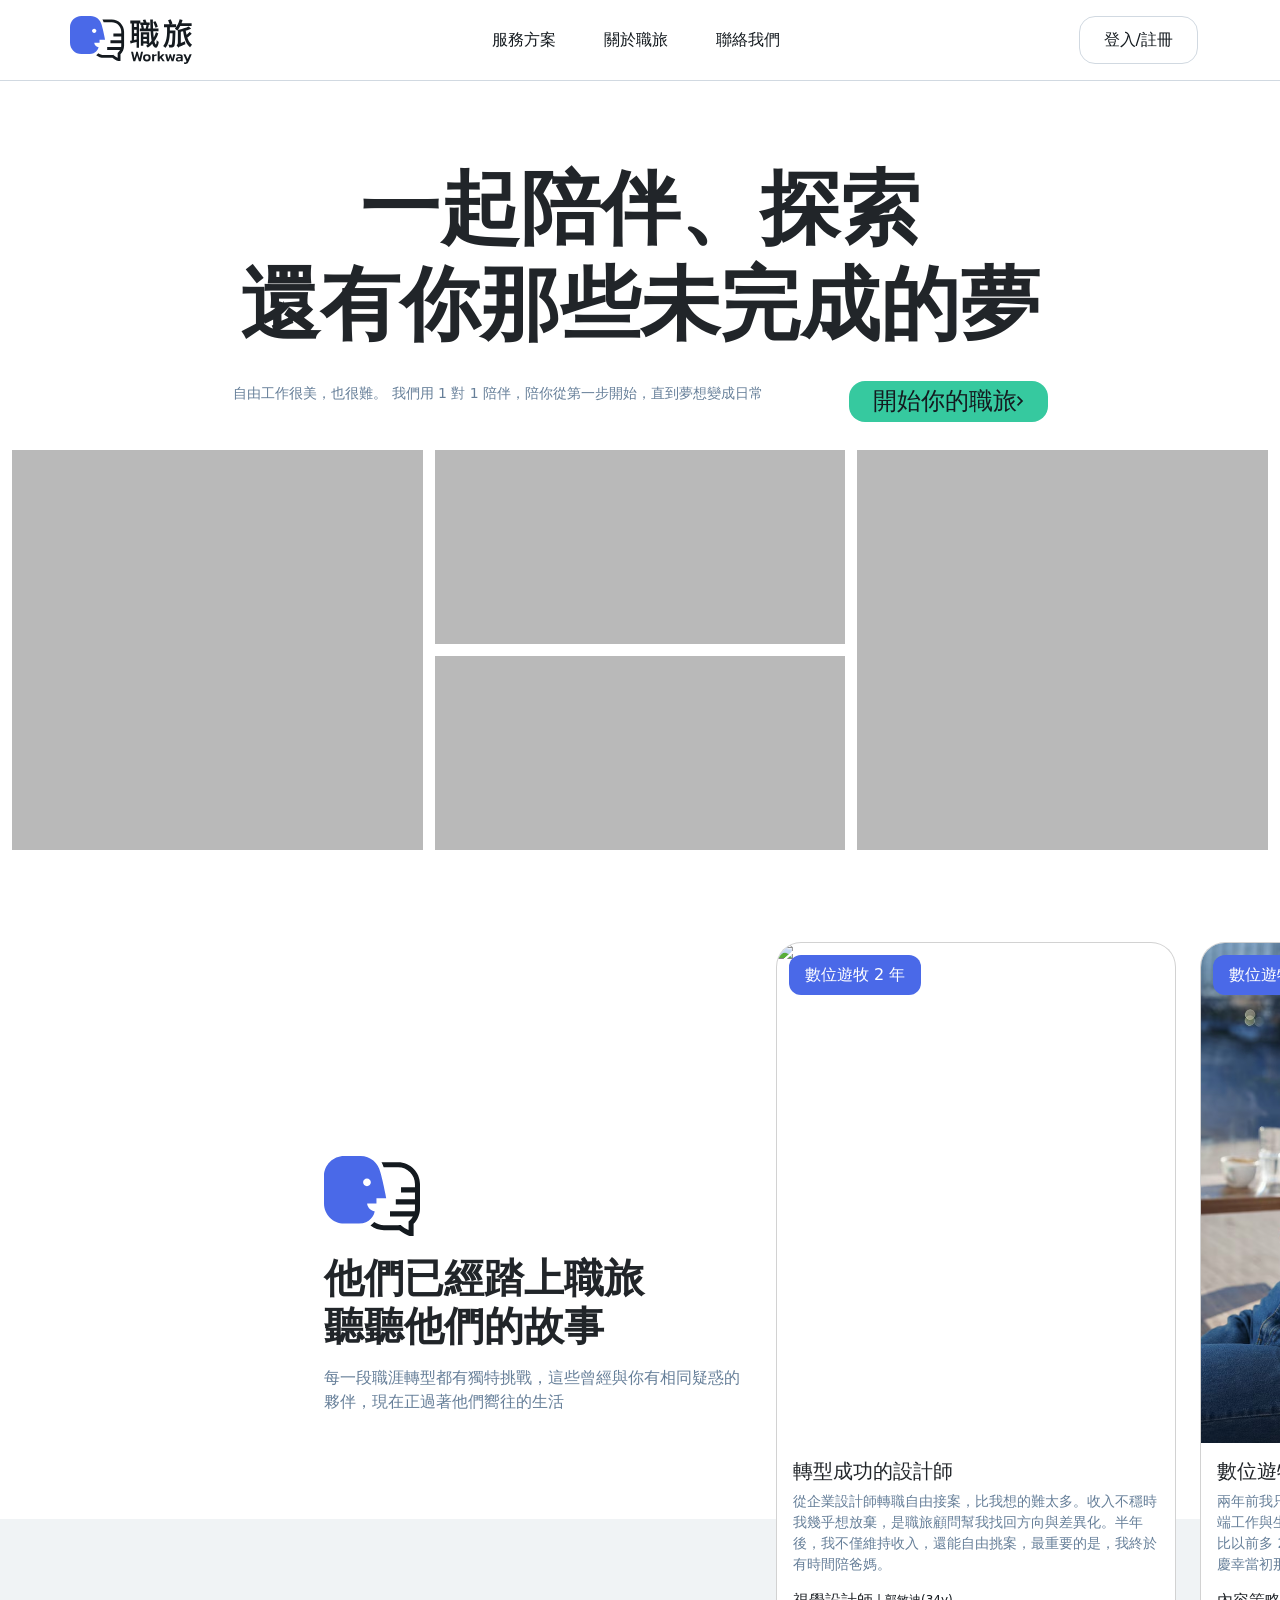
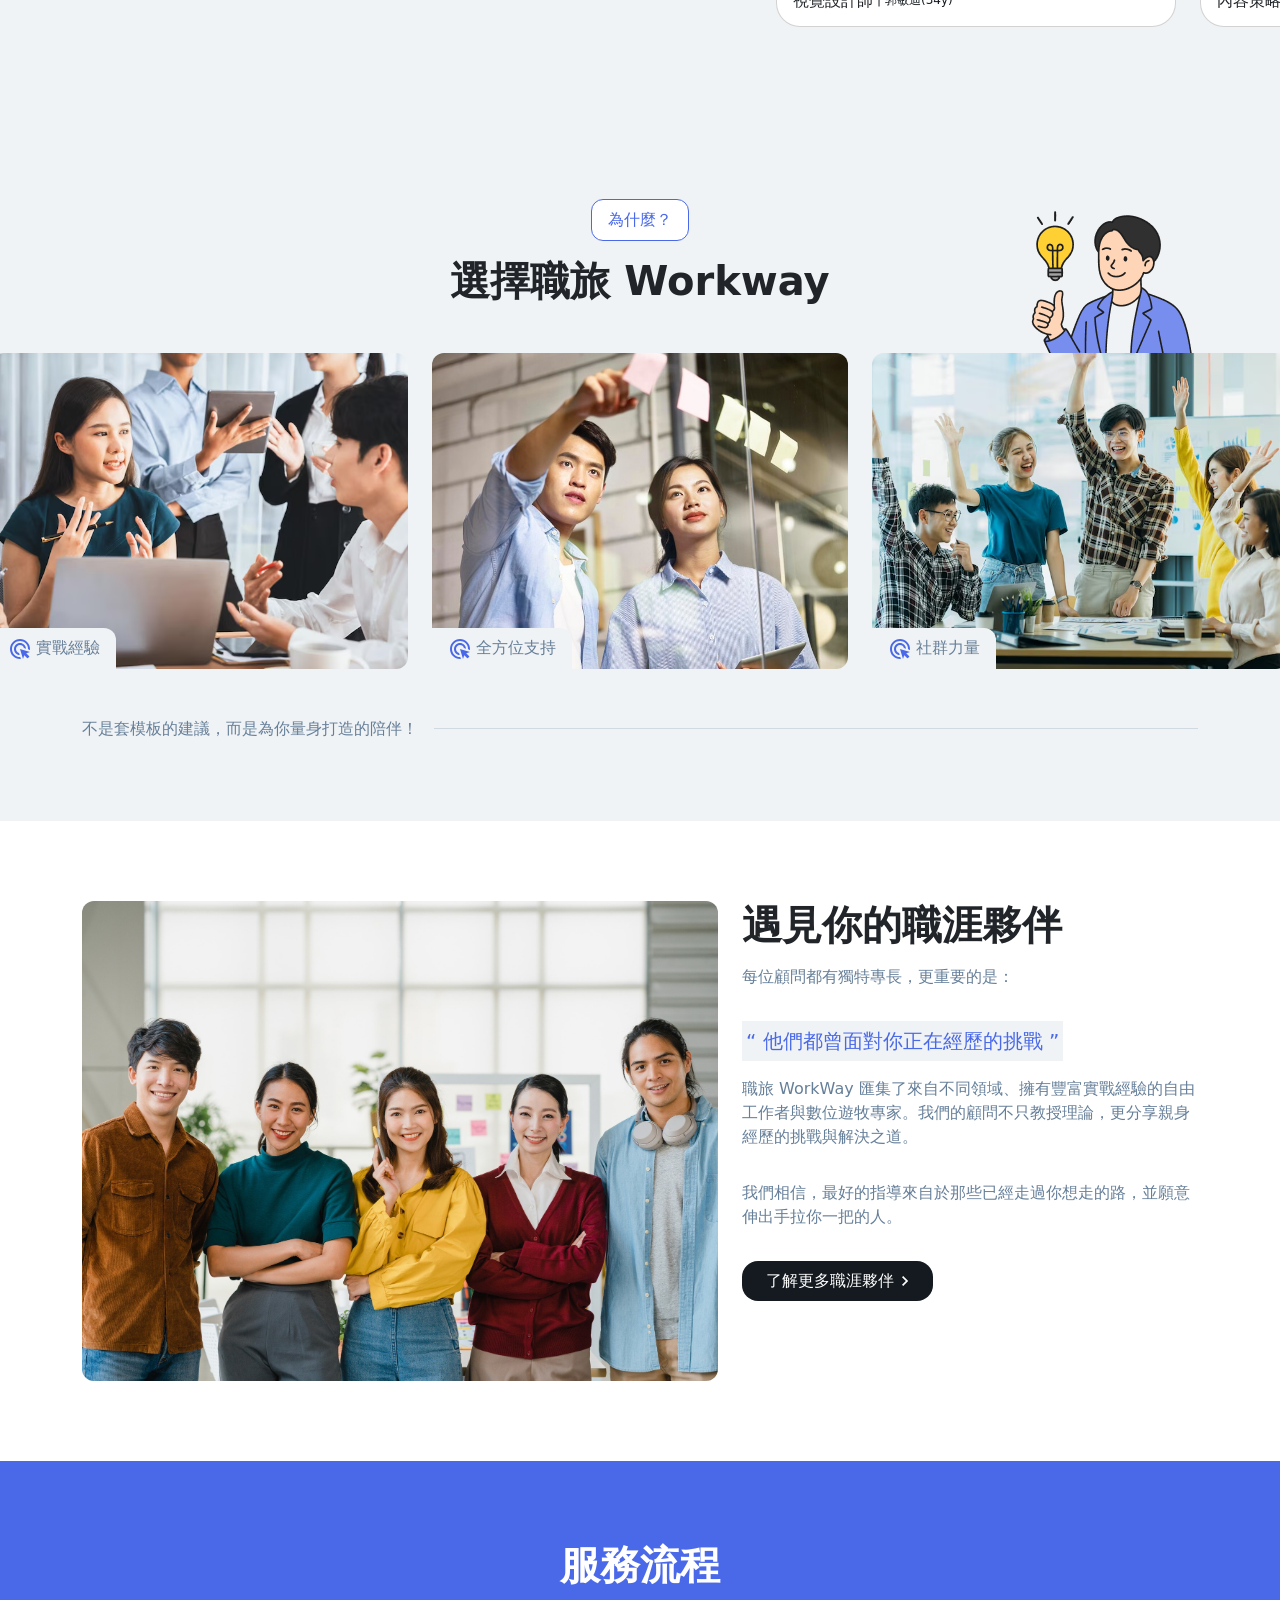
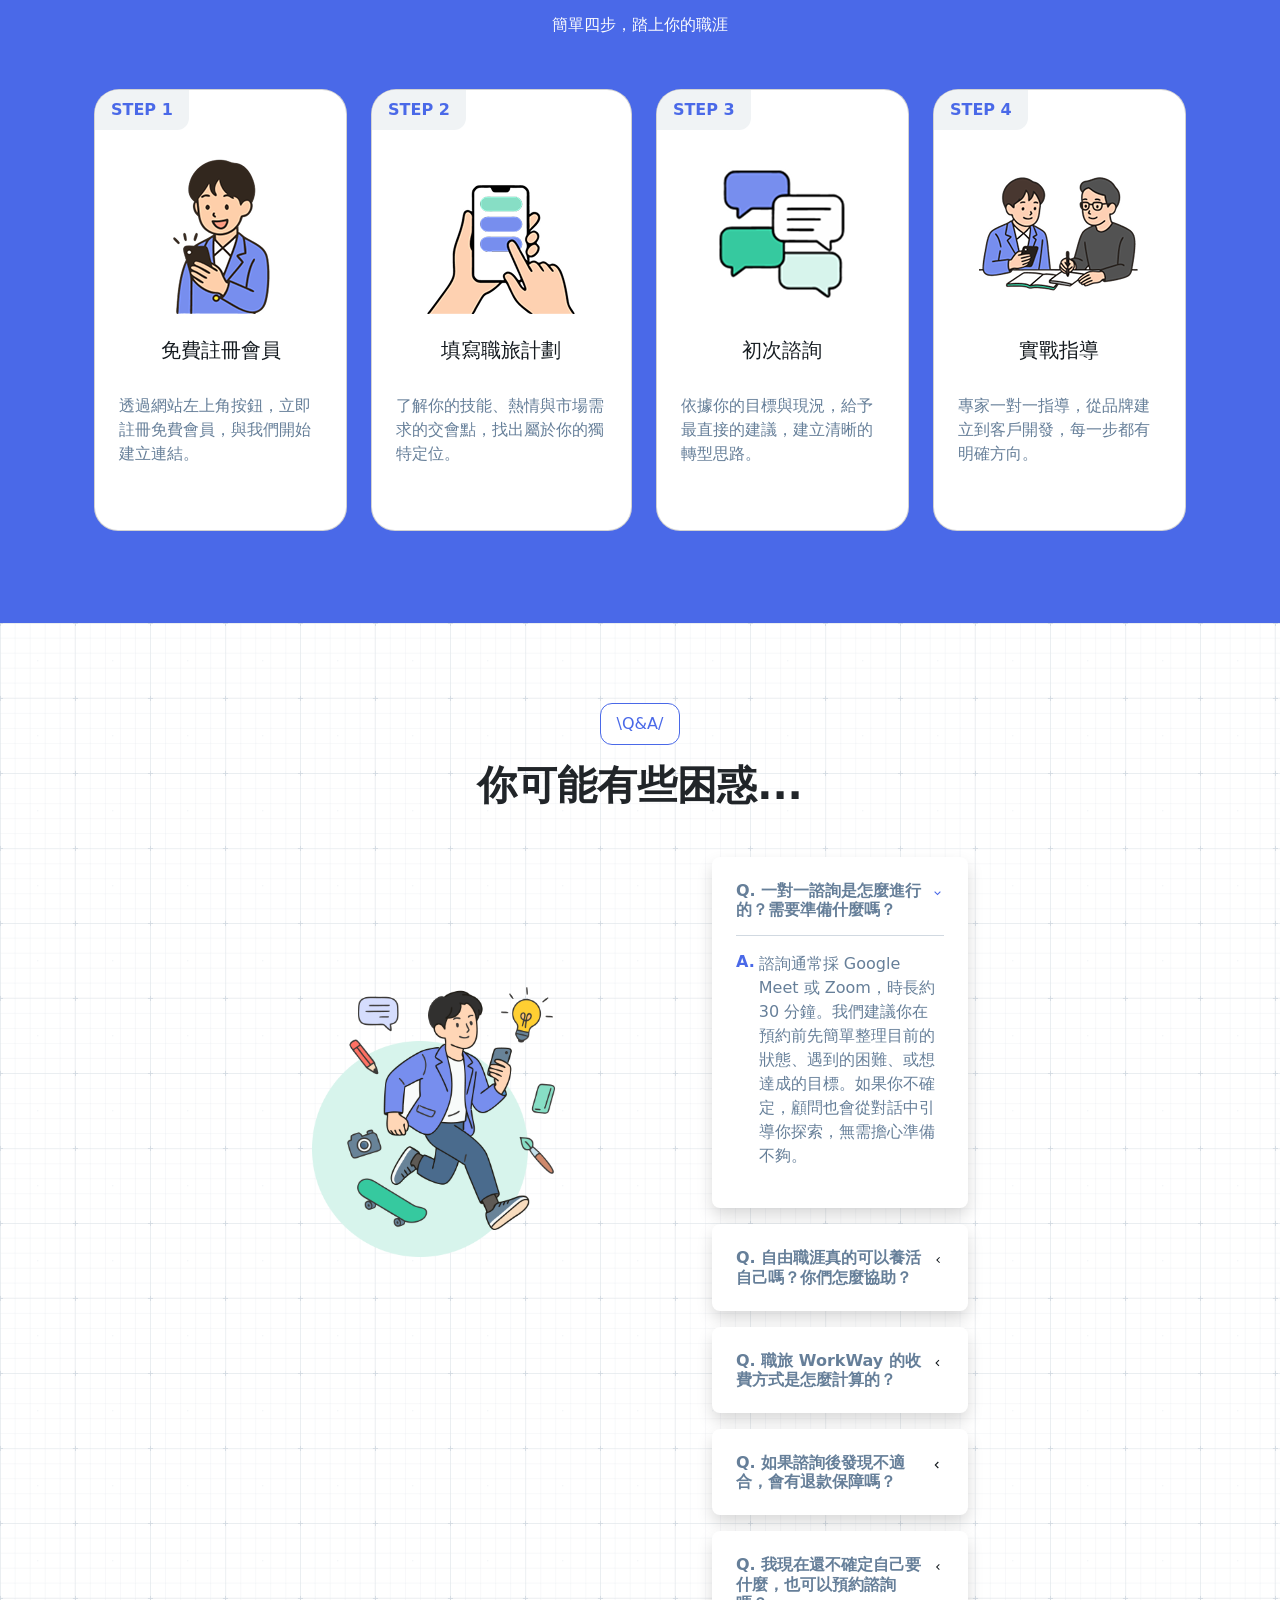
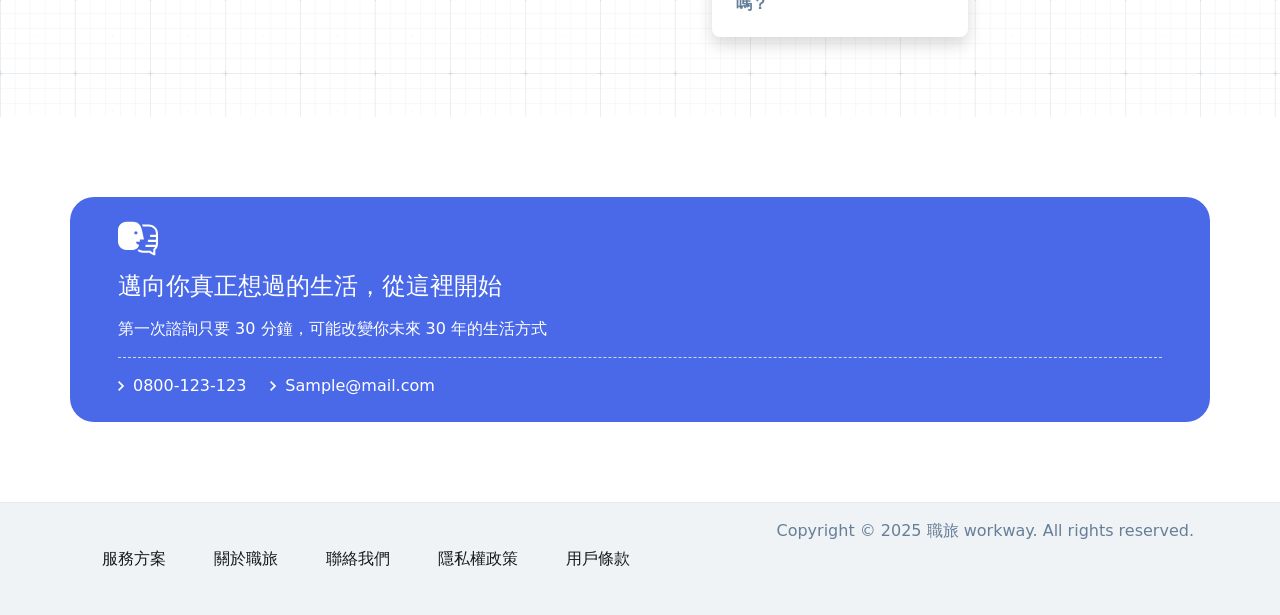
==== index.html @ abaceff1 "feat: 增加cta區塊" ====
<!doctype html>
<html lang="zh-Hant-TW">
  <head>
    <!-- Required meta tags -->
    <meta charset="utf-8">
    <meta name="viewport" content="width=device-width, initial-scale=1">

    <!-- Bootstrap CSS -->
    <link href="https://cdn.jsdelivr.net/npm/bootstrap@5.1.1/dist/css/bootstrap.min.css" rel="stylesheet" integrity="sha384-F3w7mX95PdgyTmZZMECAngseQB83DfGTowi0iMjiWaeVhAn4FJkqJByhZMI3AhiU" crossorigin="anonymous">
    <link rel="stylesheet" href="style.css">
    <title>職旅Workway | 邁向你真正想要的生活</title>
  </head>
  <body>
    <nav class="container nav justify-content-center ">
        <a class="nav-brand" href="index.html">​
            <img src="/assets/Logo.svg" alt="Logo" width="auto" height="48px">
        </a>
        <div class="d-flex flex-row m-auto">
        <li class="nav-item"><a class="nav-link" href="#">服務方案</a></li>
        <li class="nav-item"><a class="nav-link" href="#">關於職旅</a></li>
        <li class="nav-item"><a class="nav-link" href="#">聯絡我們</a></li>
        </div>
        <button type="button" class="btn btn-outline-white">登入/註冊</button>
    </nav>
    <div class="line"></div>
    <div class="banner d-flex flex-column align-items-center">
        <div>
            <h1 class="fw-bold text-center">一起陪伴、探索</h1>
            <h1 class="fw-bold text-center">還有你那些未完成的夢</h1>
            </div>
        <div class="banner-cta d-flex flex-row">
            <div class="banner-cta-subtitle me-auto">
                <span>自由工作很美，也很難。</span>
                <span>我們用 1 對 1 陪伴，陪你從第一步開始，直到夢想變成日常</span>
                </div>
            <button type="button" class="btn btn-outline-secondary d-inline-flex align-items-center">
                <p class="h4 text-middle">開始你的職旅</p><svg xmlns="http://www.w3.org/2000/svg" width="7px" height="10px" fill="currentColor" class="bi bi-chevron-compact-right" viewBox="0 0 7 10">
                <path fill-rule="evenodd" d="M1.16663 -7.35137e-07L6.16663 5L1.16663 10L-4.07719e-05 8.83333L3.83329 5L-4.01017e-05 1.16667L1.16663 -7.35137e-07Z"/>
                </svg>
                </button>
            </div>
        <div class="container-fluid d-flex flex-row image-cap">
            <div class="col img"></div>
            <div class="col d-flex flex-column image-cap">
                <div class="col img"></div>
                <div class="col img"></div>
            </div>
            <div class="col img"></div>
        </div>
    </div>
    <div class="story container-fluid d-flex flex-row align-items-center" >
        <div class="story-content d-flex flex-column align-items-start flex-shrink-0 gap-3">
            <img src="/assets/Logo-icon.svg" alt="story-icon" width="auto" height="84px">
            <div>
                <h1 class="fw-bold text-left">他們已經踏上職旅</h1>
                <h1 class="fw-bold text-left">聽聽他們的故事</h1>
                </div>
            <span class="text-break text-left">
                每一段職涯轉型都有獨特挑戰，這些曾經與你有相同疑惑的夥伴，現在正過著他們嚮往的生活
                </span>
            </div>
        <div class="d-flex flex-row">
            <div class="card position-relative" style="width: 400px;">
                <span class="position-absolute tag">數位遊牧 2 年</span>
                <img src="/assets/story-user1.png" class="card-img-top" alt="..." style="height: 500px; object-fit: cover; object-position: center;">
                <div class="card-body">
                    <h5 class="card-title">轉型成功的設計師</h5>
                    <p class="card-text">從企業設計師轉職自由接案，比我想的難太多。收入不穩時我幾乎想放棄，是職旅顧問幫我找回方向與差異化。半年後，我不僅維持收入，還能自由挑案，最重要的是，我終於有時間陪爸媽。</p>
                    <div class=" d-flex flex-row align-items-center gap-1">
                        <h6>視覺設計師</h6><span class="text-color"> | </span><span>郭敏迪(34y)</span>
                        </div>
                    </div>
                </div>
            <div class="card position-relative" style="width: 400px;">
                <span class="position-absolute tag">數位遊牧 2 年</span>
                <img src="/assets/story-user2.png" class="card-img-top" alt="..." style="height: 500px; object-fit: cover; object-position: center;">
                <div class="card-body">
                    <h5 class="card-title">數位遊牧生活實踐者</h5>
                    <p class="card-text">兩年前我只想環遊世界，卻不知道怎麼開始。職旅給了我遠端工作與生活規劃的指導。現在我在五個國家工作過，收入比以前多 20%。每次打開電腦，看見窗外不同的風景，都慶幸當初那一個決定。</p>
                    <div class=" d-flex flex-row align-items-center gap-1">
                        <h6>內容策略師</h6><span class="text-color"> | </span><span>林雨潔(29y)</span>
                        </div>
                    </div>
                </div>
            <div class="card position-relative" style="width: 400px;">
                <span class="position-absolute tag">數位遊牧 3 年</span>
                <img src="/assets/story-user3.png" class="card-img-top" alt="..." style="height: 500px; object-fit: cover; object-position: center;">
                    <div class="card-body">
                    <h5 class="card-title">中年轉型的工程師</h5>
                    <p class="card-text">59 歲被裁員時，我以為職涯結束了。職旅顧問不只幫我轉職，更讓我相信自己還有價值。現在我每月穩定接案、收入翻倍。年齡不是限制，只是我還沒找到對的方向。</p>
                    <div class=" d-flex flex-row align-items-center gap-1">
                        <h6>系統架構顧問</h6><span class="text-color"> | </span><span>張世明(62y)</span>
                        </div>
                    </div>
                </div>
            </div>
        </div>

    <div class="reason container-fluid d-flex flex-column align-items-center">
        <div class="container position-relative w-100">
            <img src="/assets/reason-vector1.png" class="position-absolute reason-vector" alt="reason-vector-goodidea" style="width: 196px; height:auto;">
            <div class="d-flex flex-column align-items-center">
                <span class="bubble">為什麼？</span>
                <h1>選擇職旅 Workway</h1>
                </div>
            </div>
        <div class="reason-image-group d-flex flex-row gap-4">
            <div class="position-relative">
                <span class="position-absolute tag"><img src="/assets/ads-icon.svg" alt="ads-icon">實戰經驗</span>
                <img src="/assets/reason1.png" alt="reason1" style="width: 416px; height: 316px; object-fit: cover; object-position: center;">
                </div>
            <div class="position-relative">
                <span class="position-absolute tag"><img src="/assets/ads-icon.svg" alt="ads-icon">全方位支持</span>
                <img src="/assets/reason2.png" alt="reason1" style="width: 416px; height: 316px; object-fit: cover; object-position: center;">
                </div>
            <div class="position-relative">
                <span class="position-absolute tag"><img src="/assets/ads-icon.svg" alt="ads-icon">社群力量</span>
                <img src="/assets/reason3.png" alt="reason1" style="width: 416px; height: 316px; object-fit: cover; object-position: center;">
                </div>
                </div>
        <div class="container d-flex align-items-center w-100 reason-ps gap-3">
            <span class="text-nowrap">不是套模板的建議，而是為你量身打造的陪伴！</span>
            <div class="flex-grow-1" style="background-color: #d1d9e1; height: 1px;"></div>
            </div>
        </div>
    </div>

    <div class="container d-flex flex-row justify-content-center partner gap-4">
        <img src="/assets/partner1.png" alt="join us!" style="height: 480px; width: 636px; border-radius: 12px; object-fit: cover; object-position: center;">
        <div class="d-flex flex-column gap-3">
            <h1>遇見你的職涯夥伴</h1>
            <p>每位顧問都有獨特專長，更重要的是：</p>
            <div class="py-2 px-1" style="width:fit-content ;background-color: #f0f3f5;"><h5>“ 他們都曾面對你正在經歷的挑戰 ”</h5></div>
            <p class="text-break">職旅 WorkWay 匯集了來自不同領域、擁有豐富實戰經驗的自由工作者與數位遊牧專家。我們的顧問不只教授理論，更分享親身經歷的挑戰與解決之道。</p>
            <p class="text-break">我們相信，最好的指導來自於那些已經走過你想走的路，並願意伸出手拉你一把的人。</p>
            <a href="partnership.html">
                <div class="d-flex flex-row align-items-center gap-2 px-4 py-2 button ">
                    <p>了解更多職涯夥伴</p>
                    <svg width="7" height="10" viewBox="0 0 7 10" fill="none" xmlns="http://www.w3.org/2000/svg"><path d="M1.16663 -7.35137e-07L6.16663 5L1.16663 10L-4.07719e-05 8.83333L3.83329 5L-4.01017e-05 1.16667L1.16663 -7.35137e-07Z" fill="#ffffff"/>
                    </svg>
                    </div>
                </a>
        </div>
        </div>
    
    <div class="flow container-fluid d-flex flex-column gap-4 align-items-center">
        <h1>服務流程</h1>
        <p class="text-color" style="color: #FCFCFD;">簡單四步，踏上你的職涯</p>
        <div class="container d-flex flex-row">

            <div class="card position-relative">
                <span class="position-absolute tag">STEP 1</span>
                <div class="card-body d-flex flex-column align-items-center gap-4">
                    <img src="/assets/flow-step1.png" alt="step1" style="width: 160px; height: 160px;">
                    <h5 class="card-title text-color" style="color: #141a1f;">免費註冊會員</h5>
                    <p class="text-break">透過網站左上角按鈕，立即註冊免費會員，與我們開始建立連結。</p>
                    </div>
                </div>
            
            <div class="card position-relative">
                <span class="position-absolute tag">STEP 2</span>
                <div class="card-body d-flex flex-column align-items-center gap-4">
                    <img src="/assets/flow-step2.png" alt="step2" style="width: 160px; height: 160px;">
                    <h5 class="card-title text-color" style="color: #141a1f;">填寫職旅計劃</h5 >
                    <p class="text-break">了解你的技能、熱情與市場需求的交會點，找出屬於你的獨特定位。</p>
                    </div>
                </div>

            <div class="card position-relative">
                <span class="position-absolute tag">STEP 3</span>
                <div class="card-body d-flex flex-column align-items-center gap-4">
                    <img src="/assets/flow-step3.png" alt="step3" style="width: 160px; height: 160px;">
                    <h5 class="card-title text-color" style="color: #141a1f;">初次諮詢</h5>
                    <p class="text-break">依據你的目標與現況，給予最直接的建議，建立清晰的轉型思路。</p>
                    </div>
                </div>

            <div class="card position-relative">
                <span class="position-absolute tag">STEP 4</span>
                <div class="card-body d-flex flex-column align-items-center gap-4">
                    <img src="/assets/flow-step4.png" alt="step4" style="width: 160px; height: 160px;">
                    <h5 class="card-title text-color" style="color: #141a1f;">實戰指導</h5>
                    <p class="text-break">專家一對一指導，從品牌建立到客戶開發，每一步都有明確方向。</p>
                    </div>
                </div>
        </div>

    </div>

    <div class="qna container-fluid d-flex flex-column gap-5">
        <div class="d-flex flex-column align-items-center"> <!--包主副標題-->
            <span class="bubble">\Q&A/</span>
            <h1>你可能有些困惑...</h1>
            </div>
        <div class="d-flex flex-row"> <!--包左圖+右卡片直列-->
            <img src="/assets/qna-vector.png" alt="qna-vector" style="width: 400px; height: 400px;">
            <div class="d-flex flex-column gap-3 flex-grow-1"><!--包卡片直列-->
                <div class="qna-card shadow d-flex flex-column bg-white gap-3"><!--包卡片-->
                    <div class="d-flex flex-row gap-2">
                        <h6 class="flex-grow-1">Q. 一對一諮詢是怎麼進行的？需要準備什麼嗎？</h6>
                        <svg width="24" height="24" viewBox="0 0 24 24" fill="none" xmlns="http://www.w3.org/2000/svg">
                            <path d="M18 10L12 16L6 10L7.4 8.6L12 13.2L16.6 8.6L18 10Z" fill="#4A69E8"/>
                            </svg>
                            </div>
                    <div class="line"></div>
                    <div class="d-flex flex-row gap-1">
                        <h6 class="flex-grow-1 text-color" style="color: #4a69e8;">A.</h6>
                        <p class="text-break">諮詢通常採 Google Meet 或 Zoom，時長約 30 分鐘。我們建議你在預約前先簡單整理目前的狀態、遇到的困難、或想達成的目標。如果你不確定，顧問也會從對話中引導你探索，無需擔心準備不夠。</p>
                        </div>

                    </div>
                <div class="qna-card shadow d-flex flex-row bg-white gap-2">
                    <h6 class="flex-grow-1 mb-0">Q. 自由職涯真的可以養活自己嗎？你們怎麼協助？</h6>
                    <svg width="24" height="24" viewBox="0 0 24 24" fill="none" xmlns="http://www.w3.org/2000/svg">
                        <path d="M14 18L8 12L14 6L15.4 7.4L10.8 12L15.4 16.6L14 18Z" fill="#141A1F"/>
                        </svg>

                    </div>
                <div class="qna-card shadow d-flex flex-row bg-white gap-2">
                    <h6 class="flex-grow-1 mb-0">Q. 職旅 WorkWay 的收費方式是怎麼計算的？</h6>
                    <svg width="24" height="24" viewBox="0 0 24 24" fill="none" xmlns="http://www.w3.org/2000/svg">
                        <path d="M14 18L8 12L14 6L15.4 7.4L10.8 12L15.4 16.6L14 18Z" fill="#141A1F"/>
                        </svg>
                    </div>
                <div class="qna-card shadow d-flex flex-row bg-white gap-2">
                    <h6 class="flex-grow-1 mb-0">Q. 如果諮詢後發現不適合，會有退款保障嗎？</h6>
                    <svg width="24" height="24" viewBox="0 0 24 24" fill="none" xmlns="http://www.w3.org/2000/svg">
                        <path d="M14 18L8 12L14 6L15.4 7.4L10.8 12L15.4 16.6L14 18Z" fill="#141A1F"/>
                        </svg>
                    </div>
                <div class="qna-card shadow d-flex flex-row bg-white gap-2">
                    <h6 class="flex-grow-1 mb-0">Q. 我現在還不確定自己要什麼，也可以預約諮詢嗎？</h6>
                    <svg width="24" height="24" viewBox="0 0 24 24" fill="none" xmlns="http://www.w3.org/2000/svg">
                        <path d="M14 18L8 12L14 6L15.4 7.4L10.8 12L15.4 16.6L14 18Z" fill="#141A1F"/>
                        </svg>
                    </div>
                </div>
            </div>
    
        </div>

    <div class="cta container d-flex flex-column gap-3 py-4 px-5" style="background-color: #4a69e8;">
    <svg width="40" height="auto" viewBox="0 0 96 84" fill="none" xmlns="http://www.w3.org/2000/svg">
        <path d="M74.1289 8.19849C86.2078 8.19849 95.9999 17.9985 96 30.0872V54.3352L95.998 54.637C95.9179 60.5519 93.491 65.9025 89.6133 69.7932V82.0002H87.0967C86.119 82.0002 85.0865 81.7189 84.167 81.384C83.2024 81.0327 82.1563 80.5445 81.0918 79.9749C79.2139 78.9699 77.1625 77.6476 75.2236 76.1956C74.9491 76.2093 74.673 76.2186 74.3955 76.2219L74.1289 76.2239H60C54.8961 76.2238 50.2015 74.4722 46.4805 71.5393C47.9663 70.5007 49.2118 69.2985 50.2256 68.0569C52.9816 70.0268 56.3552 71.1867 60 71.1868H74.1289L74.334 71.1858C74.8114 71.18 75.2852 71.1544 75.7539 71.1096L76.75 71.0139L77.5391 71.6292C79.5009 73.1586 81.6153 74.5442 83.4639 75.5334C83.8555 75.743 84.2296 75.9308 84.5811 76.0969V67.5959L85.4102 66.8459C86.805 65.5852 87.9865 64.0949 88.8975 62.4358H66V57.2053H90.7246C90.8718 56.3466 90.9547 55.4657 90.9668 54.5676L90.9678 54.3352V50.426H71.8066V45.1965H90.9678V38.4163H77.0332V33.1868H90.9678V30.0872C90.9677 20.78 83.4286 13.2346 74.1289 13.2346H60C59.8871 13.2346 59.7745 13.2363 59.6621 13.2385C59.1363 11.5112 58.4152 9.86922 57.5244 8.33813C58.337 8.2465 59.163 8.1985 60 8.19849H74.1289Z" fill="#FFFFFF"/>
        <path d="M36.5801 2C46.2723 2 54.3644 8.85589 56.2793 17.9863C59.0886 27.4206 62.3061 44.2399 62.3223 44.3242H52.4512V49.5547H43.1611C43.1612 52.7508 46.3763 57.1387 50.6143 57.1387C50.6143 60.6253 45.7158 69.6024 35.0322 69.6025H20.1289C9.01212 69.6025 0.000168115 60.5838 0 49.458V22.1455C0 11.0196 9.01202 2 20.1289 2H36.5801ZM42.9668 24.4697C40.8291 24.4699 39.0967 26.2043 39.0967 28.3438C39.0967 30.4832 40.8291 32.2176 42.9668 32.2178C45.1047 32.2178 46.8379 30.4834 46.8379 28.3438C46.8378 26.2042 45.1046 24.4697 42.9668 24.4697Z" fill="#FFFFFF"/>
        </svg>
    <h4>邁向你真正想過的生活，從這裡開始</h4>
    <p>第一次諮詢只要 30 分鐘，可能改變你未來 30 年的生活方式</p>
    <div class="line-dashed"></div>
    <div class="d-flex flex-row gap-4">
        <div class="d-flex flex-row align-items-center"><svg width="7" height="10" viewBox="0 0 7 10" fill="none" xmlns="http://www.w3.org/2000/svg">
            <path d="M1.16663 -7.35137e-07L6.16663 5L1.16663 10L-4.07719e-05 8.83333L3.83329 5L-4.01017e-05 1.16667L1.16663 -7.35137e-07Z" fill="#ffffff"/>
            </svg>
            <p>0800-123-123</p></div>
        <div class="d-flex flex-row align-items-center"><svg width="7" height="10" viewBox="0 0 7 10" fill="none" xmlns="http://www.w3.org/2000/svg">
            <path d="M1.16663 -7.35137e-07L6.16663 5L1.16663 10L-4.07719e-05 8.83333L3.83329 5L-4.01017e-05 1.16667L1.16663 -7.35137e-07Z" fill="#ffffff"/>
            </svg>
            <p>Sample@mail.com</p></div>
        </div>
    </div>
















    <div class="line-200"></div>
    <nav class="nav justify-content-center" style="background-color: #f0f3f5">
        <div class="container d-flex flex-row">
        <div class="d-flex flex-row m-0 py-3">
            <li class="nav-item"><a class="nav-link" href="#">服務方案</a></li>
            <li class="nav-item"><a class="nav-link" href="#">關於職旅</a></li>
            <li class="nav-item"><a class="nav-link" href="#">聯絡我們</a></li>
            <li class="nav-item"><a class="nav-link" href="#">隱私權政策</a></li>
            <li class="nav-item"><a class="nav-link" href="#">用戶條款</a></li>
        </div>
        <span class="ms-auto">Copyright © 2025 職旅 workway. All rights reserved.</span>
        </div>
    </nav>
  </body>
</html>
---- style.css ----
/* 想要改顏色設定，但不會用ww
:root {
    --bs-gray: #d1d9e1;
    --bs-secondary: #d1d9e1;
    --bs-secondary-rgb: rgb(209, 217, 225);
}
    */

body {
    overflow-x: hidden;
}

.h1 .h2 .h3 .h4 .h5 .h6,h1,h2,h3,h4,h5,h6 {
    margin-block-end: 0px;
    margin-bottom: 0px;
}

h1 {
    font-weight: 800;
}

p {
    color: rgba(102, 127, 153, 1);
}

span {
    color: rgba(102, 127, 153, 1);}

nav {
    padding: 8px;
    padding-top: 16px;
    padding-bottom: 16px;
}

.nav-item {
    padding: 4px;
    padding-left: 8px;
    padding-right: 8px;
}

.nav-link {
    color: rgba(20, 26, 31, 1);
}

.nav-link:hover {
    color: #4a69e8;
}

.line {
    background-color: #d1d9e1;
    height: 1px;
}

.line-200 {
    background-color: #e5eaee;
    height: 1px;
}

.btn {
    border-radius: 16px;
    padding-left: 24px;
    padding-right: 24px;
}

.btn-outline-white {
    border: 1px solid #d1d9e1;
    color: rgb(20, 26, 31);
}

.banner span {
    color: rgba(102, 127, 153, 1);
    font-size: 14px;
    align-self: center;
}

.banner {
    margin-top: 80px;
    margin-bottom: 80px;
    gap: 28px;
}

.banner h1 {
    font-size: 80px;
}

.banner-cta {
    width: 815px;
    gap: 28px;
}

.banner-cta .h4{
    margin: 0px;
}

.banner-cta button {
    background-color: #36c99f;
    color: #141a1f;
    border: none;
}

.image-cap {
    width: 100%;
    height: 400px;
    gap: 12px;
}

.image-cap .img {
    background-color: rgb(185, 185, 185);
}

.story {
    gap: 24px;
}

.story span {
    font-size: 16px;
    text-align: left;
}

.story-content {
    margin-left: 312px;
    width: 416px;
}

.card {
    border-radius: 25px;
    border-bottom-right-radius: 24px;
    border-bottom-left-radius: 24px;
    margin: 12px;
}

.card-img-top {
    border-top-left-radius: 24px;
    border-top-right-radius: 24px;
}

.card-text {
    font-size: 14px;
    color: #667f99;
}

.card span {
    font-size: 12px;
    color: rgba(20, 26, 31, 1);
}

.card .tag {
    font-size: 16px;
    top: 12px;
    left: 12px;
    padding: 16px;
    padding-top: 8px;
    padding-bottom: 8px;
    border-radius: 12px;
    background-color: #4a69e8;
    color: white;
}

.reason {
    margin-top: -120px;
    padding-top: 280px;
    padding-bottom: 80px;
    background-color: #f0f3f5;
    z-index: 1;
    gap: 48px;
}

.reason-vector {
    position: absolute;
    top: 0px;
    right: 0px;
}

.reason-image-group img {
    border-radius: 12px;
}

.reason-image-group .tag {
    bottom: 0px;
    left: 0px;
    background-color: #f0f3f5;
    padding: 16px;
    padding-top: 8px;
    padding-bottom: 8px;
    border-top-right-radius: 12px;
}

.reason-image-group .tag img {
    margin-right: 4px;
}

.bubble {
    display: block;
    padding: 8px;
    padding-right: 16px;
    padding-left: 16px;
    color: #4a69e8;
    background: white;
    border: 1.5px solid  #4a69e8;
    border-radius: 12px;
    margin-bottom: 16px;
}

.partner {
    margin-top: 80px;
    margin-bottom: 80px;
}



.partner h5 {
    color: #4a69e8;
}

.quote {   
    background-color: aquamarine;
}

.button {
    background-color: #141a1f;
    color: white;
    width: fit-content;
    padding: 8px 16px;
    border-radius: 16px;
}

.button p {
    margin: 0px;
    text-decoration: none;
    color: white;
}

a {
  text-decoration: none;
}


.flow {
    padding: 80px 0px;
    background-color: #4a69e8;
    color: white;
}

.flow .tag {
    font-weight: 600;
    top: 0;
    left: 0;
    color: #4a69e8;
    background-color: #F0F3F5;
    border-top-left-radius: 24px;
    border-bottom-left-radius: 0px ;
    border-radius: 24px 0px 12px 0px;
}

.flow .card-body {
    padding: 24px;
    padding-top: 64px;
    padding-bottom: 48px;
}

.qna {
    background-color: rgb(255, 255, 255);
    padding: 312px;
    padding-top: 80px;
    padding-bottom: 80px;
    background-image: url('/assets/qna-bg.png');
    background-repeat: repeat; /* 這是預設值，代表水平與垂直都重複 */
    background-size: 300px;    /* 視需求調整重複圖像的大小 */
}

.qna img {
    padding-top: 130px;
    padding-right: 130px;
}

.qna-card {
    color: #667f99;
    background-color: white;
    padding: 24px;
    border-radius: 8px;
}

.qna h6 {
    font-weight: 700;
}

.cta {
    border-radius: 24px;
    margin-top: 80px;
    margin-bottom: 80px;
}

.cta p, h4 {
    margin: 0px;
    color: #ffffff;
}

.cta svg {
    margin-right: 8px;
}

.line-dashed {
    height: 0; /* 虛線本身不需要高度 */
    border-top: 1px dashed #d1d9e1; /* dashed 是長虛線 */
    flex-grow: 1; /* 記得保留這個，才能在 row 中填滿空間 */
}
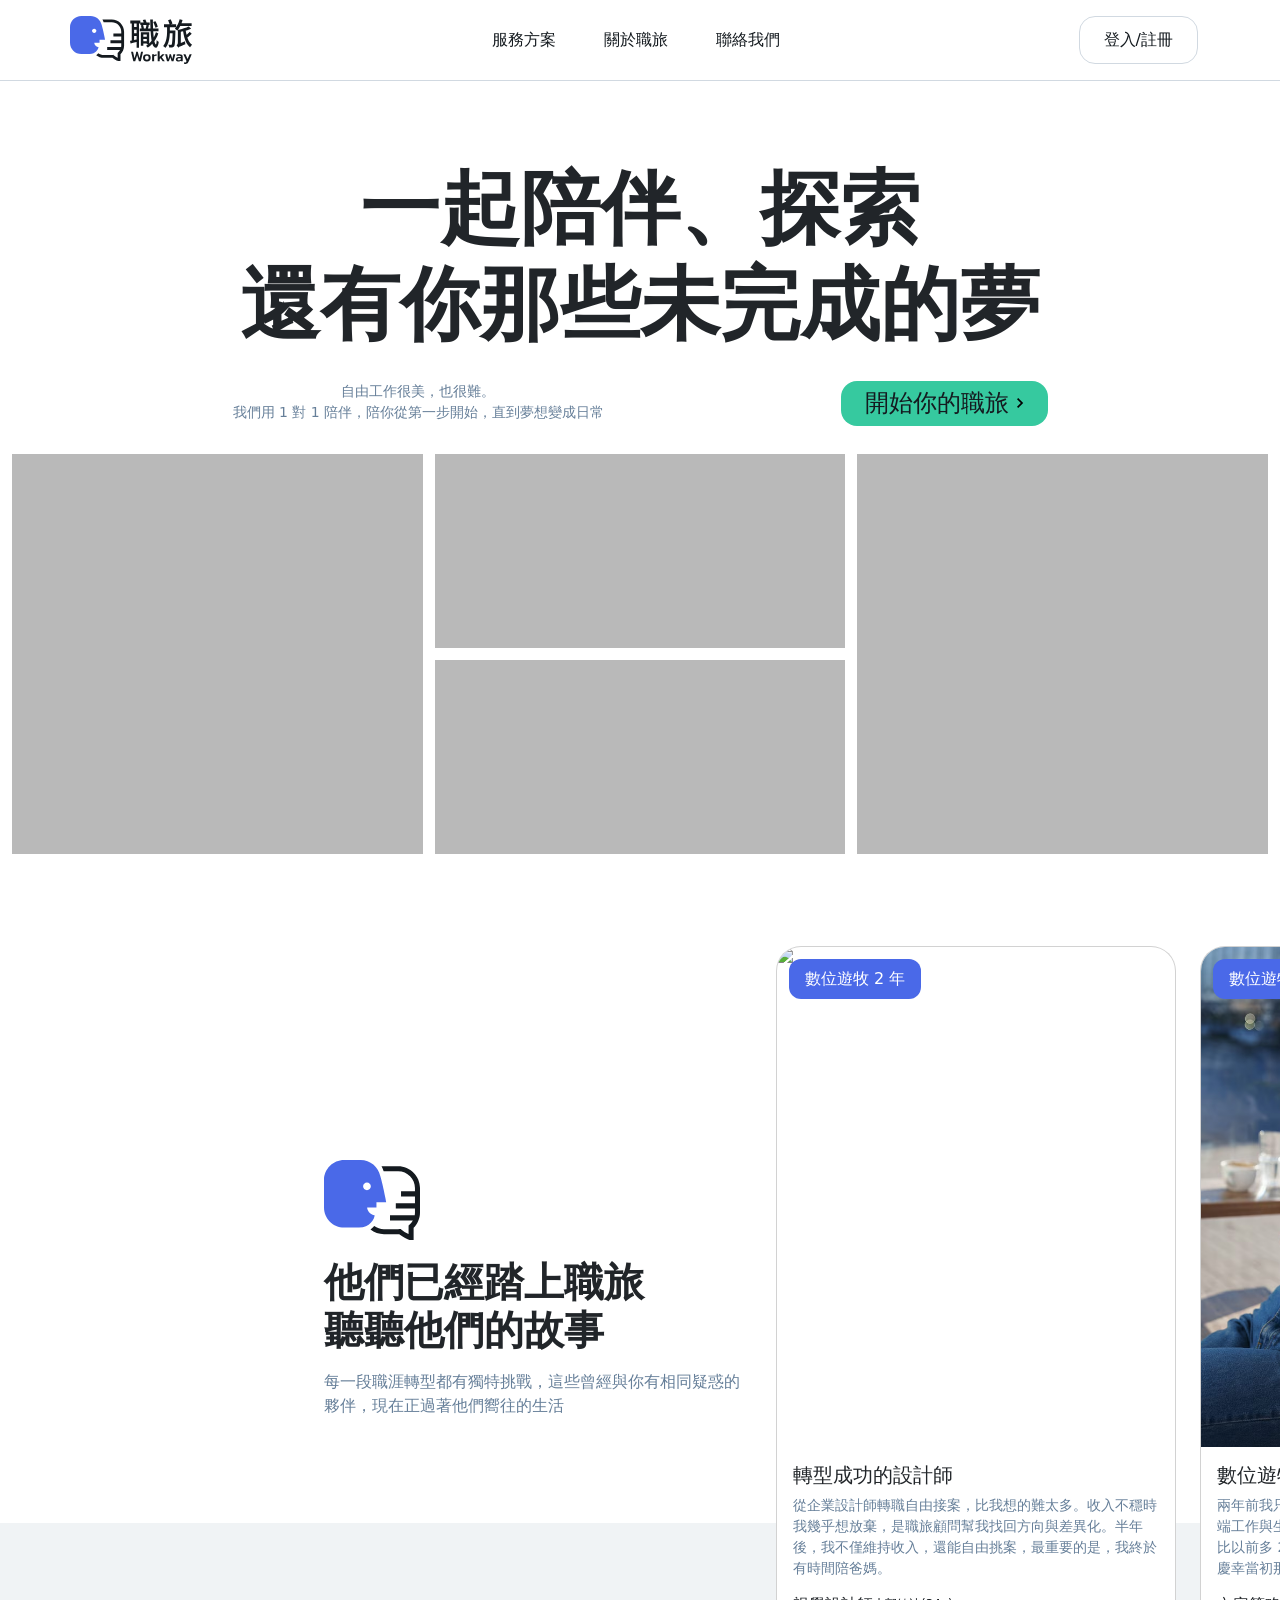
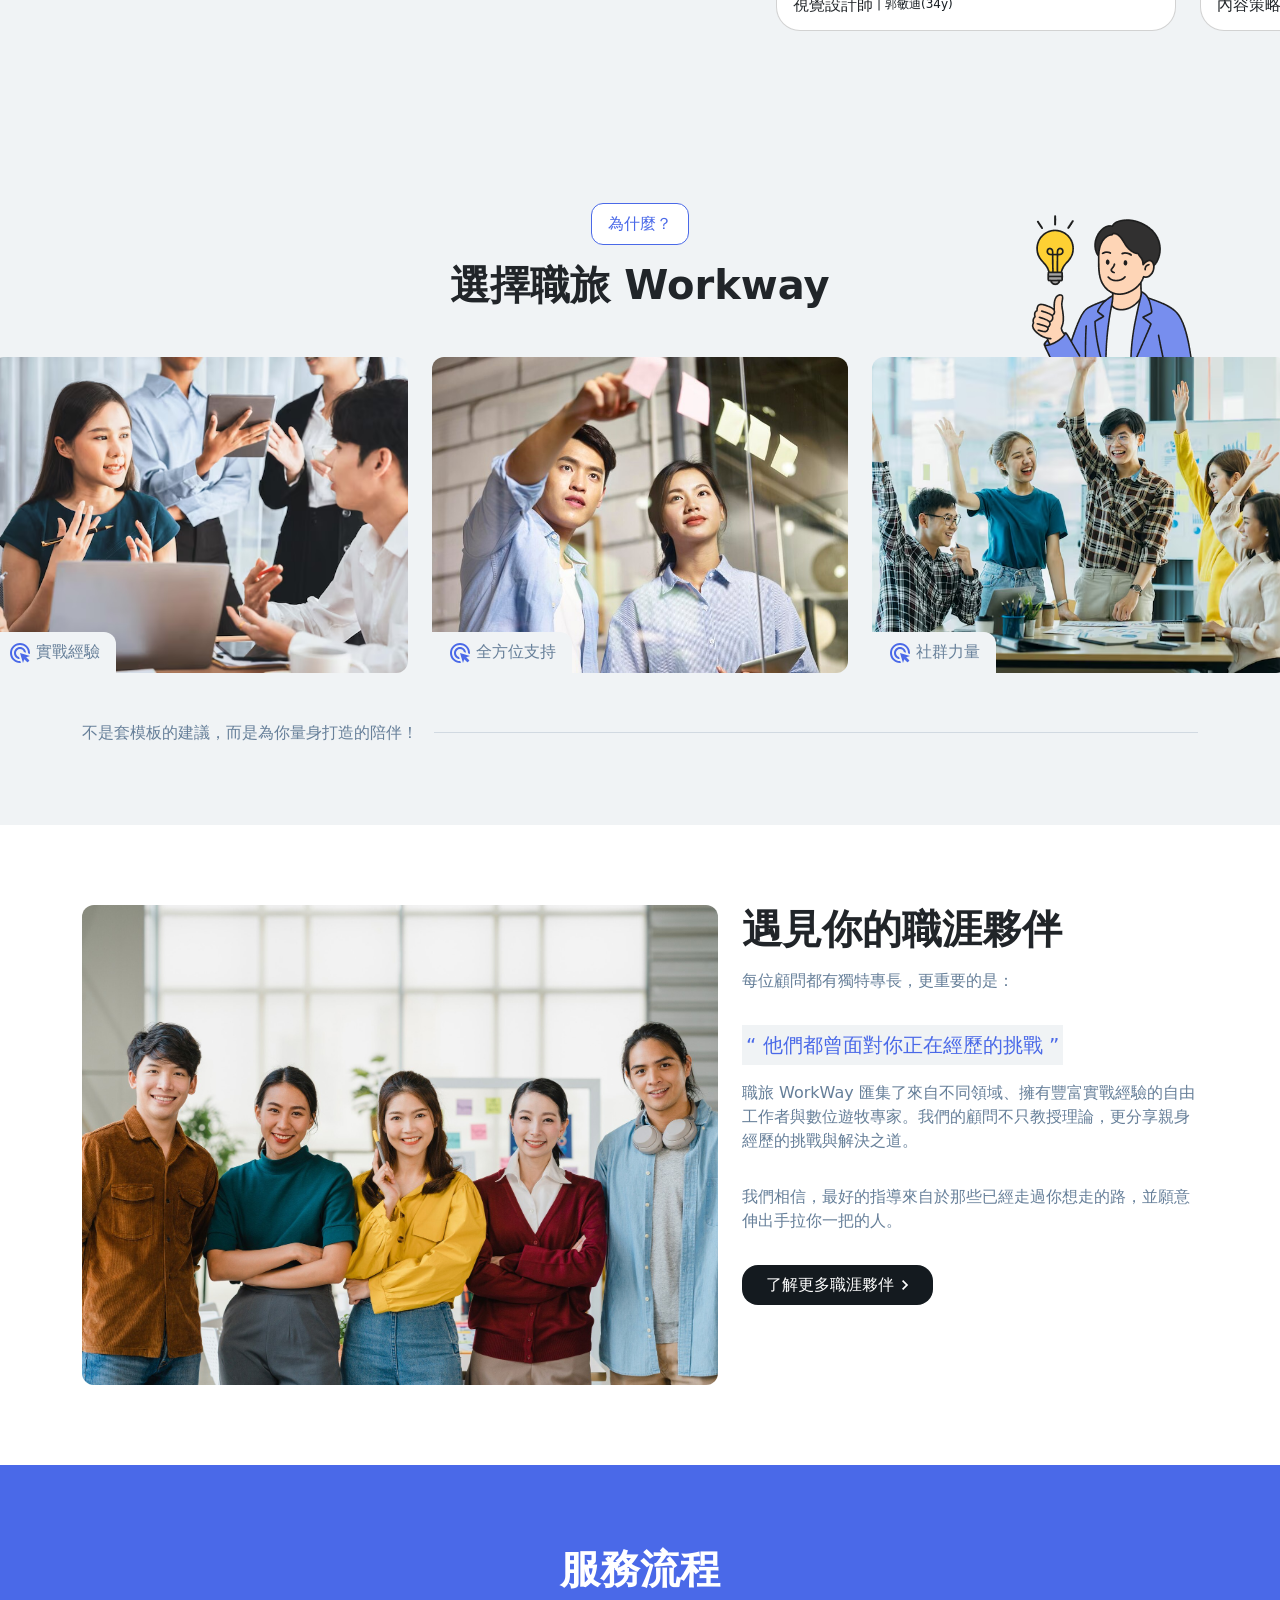
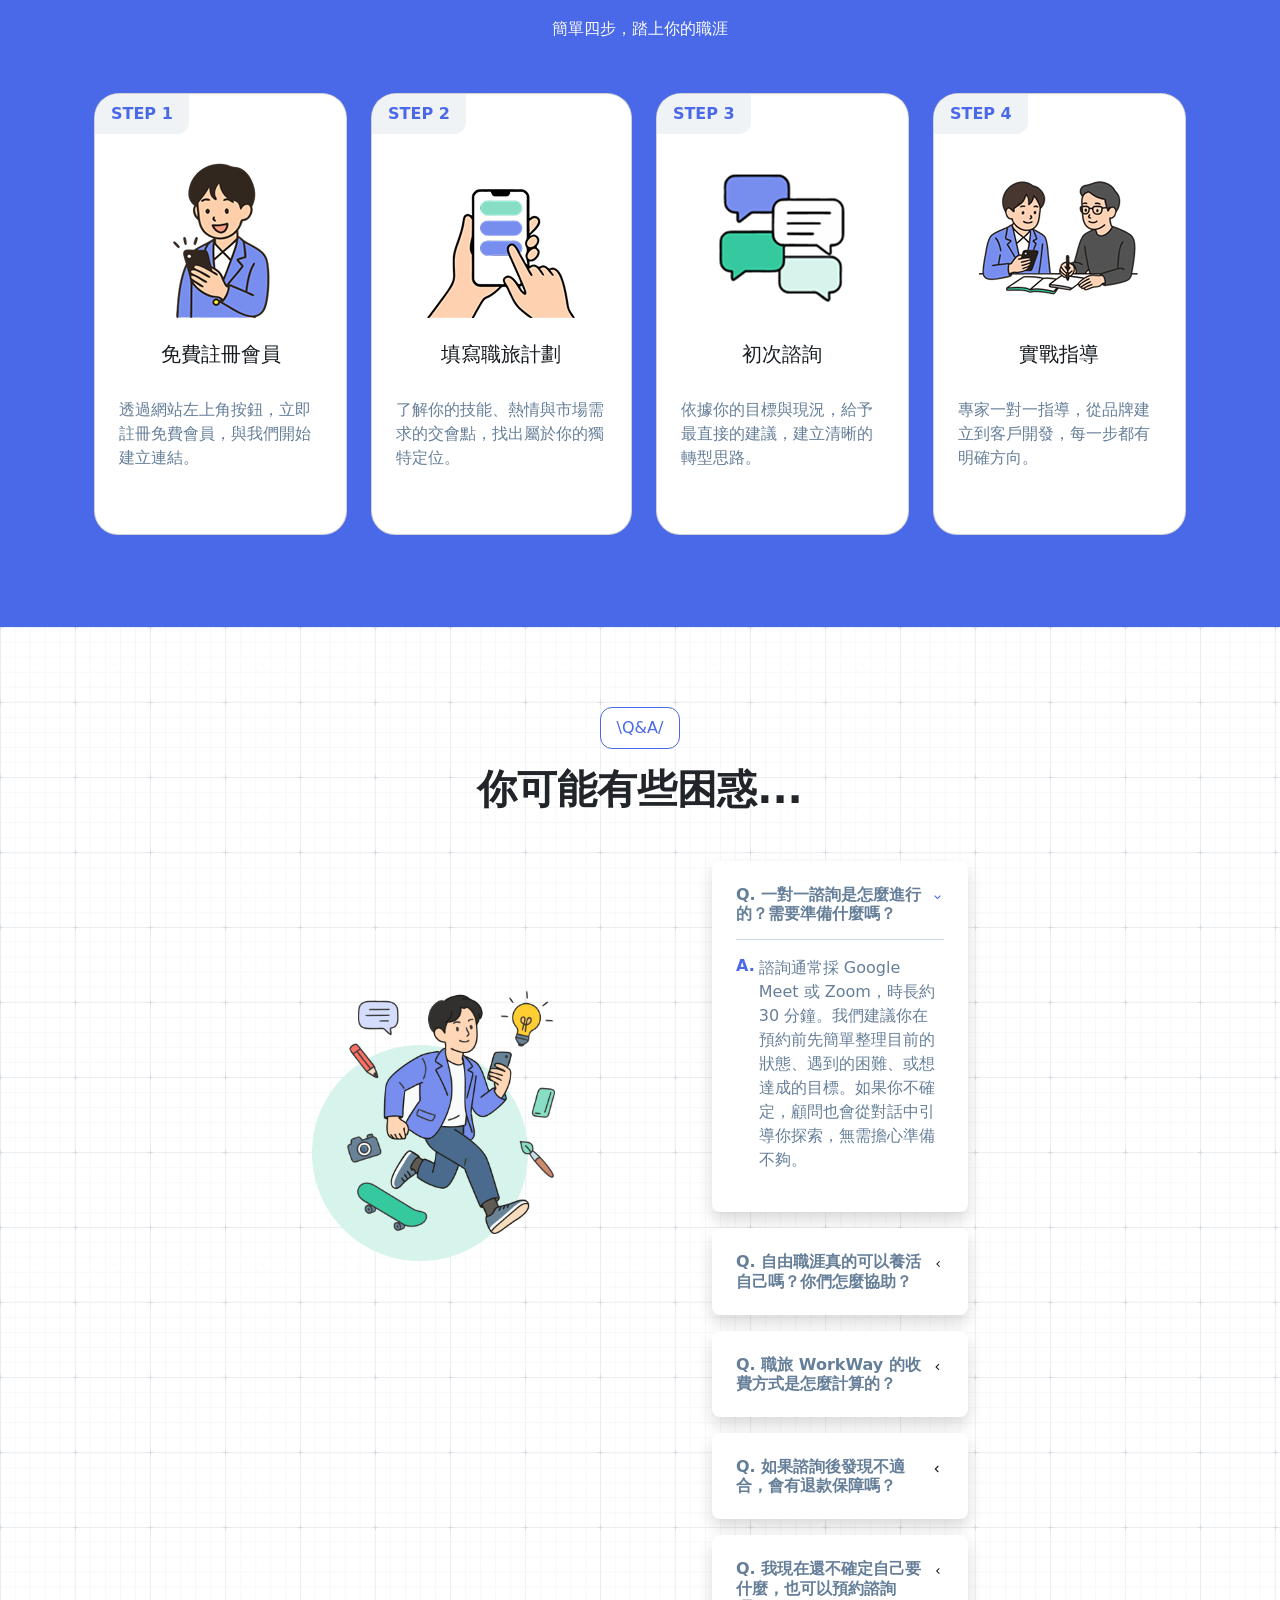
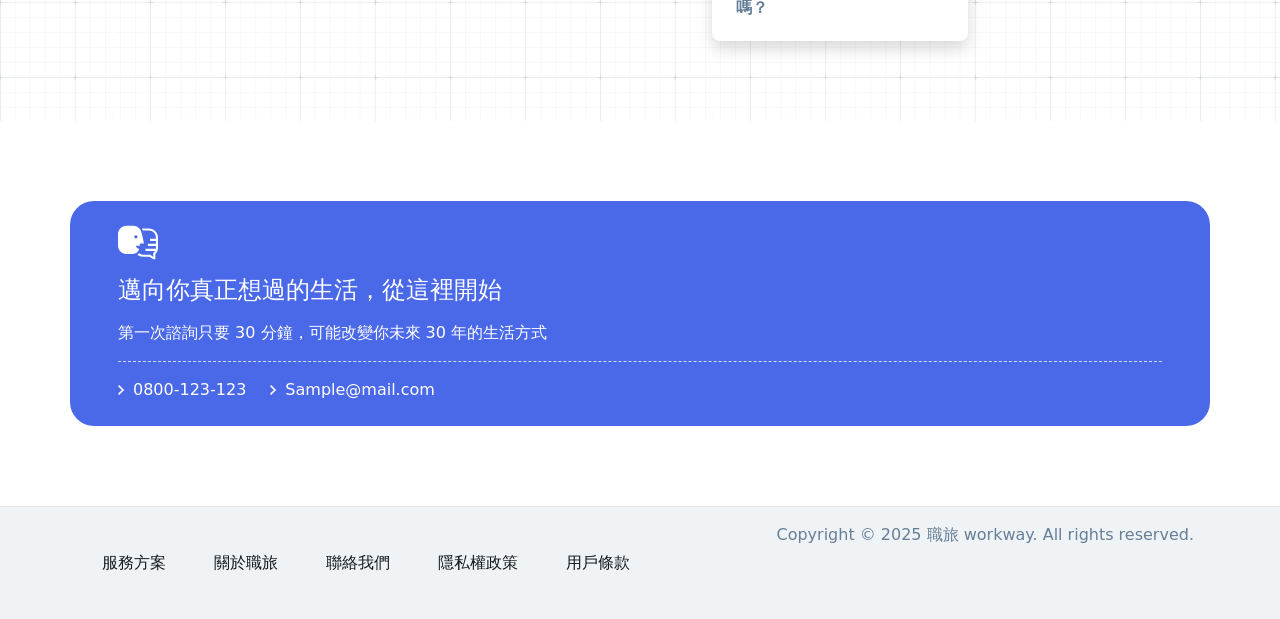
==== commit a3e8f193: "update: 修正banner cta樣式" ====
--- a/index.html
+++ b/index.html
@@ -29,15 +29,16 @@
             <h1 class="fw-bold text-center">還有你那些未完成的夢</h1>
             </div>
         <div class="banner-cta d-flex flex-row">
-            <div class="banner-cta-subtitle me-auto">
+            <div class="banner-cta-subtitle d-flex flex-column me-auto">
                 <span>自由工作很美，也很難。</span>
                 <span>我們用 1 對 1 陪伴，陪你從第一步開始，直到夢想變成日常</span>
                 </div>
-            <button type="button" class="btn btn-outline-secondary d-inline-flex align-items-center">
-                <p class="h4 text-middle">開始你的職旅</p><svg xmlns="http://www.w3.org/2000/svg" width="7px" height="10px" fill="currentColor" class="bi bi-chevron-compact-right" viewBox="0 0 7 10">
+            <div class="button d-flex flex-row align-items-center gap-2 px-4 py-2">
+                <p class="h4 text-middle">開始你的職旅</p>
+                <svg xmlns="http://www.w3.org/2000/svg" width="7px" height="10px" fill="#000000" class="bi bi-chevron-compact-right" viewBox="0 0 7 10">
                 <path fill-rule="evenodd" d="M1.16663 -7.35137e-07L6.16663 5L1.16663 10L-4.07719e-05 8.83333L3.83329 5L-4.01017e-05 1.16667L1.16663 -7.35137e-07Z"/>
                 </svg>
-                </button>
+                </div>
             </div>
         <div class="container-fluid d-flex flex-row image-cap">
             <div class="col img"></div>
--- a/style.css
+++ b/style.css
@@ -88,15 +88,16 @@
     gap: 28px;
 }
 
+.banner-cta .button {
+    background-color: #36c99f;
+    border: none;
+}
+
 .banner-cta .h4{
+    color: #141a1f;
     margin: 0px;
 }
 
-.banner-cta button {
-    background-color: #36c99f;
-    color: #141a1f;
-    border: none;
-}
 
 .image-cap {
     width: 100%;
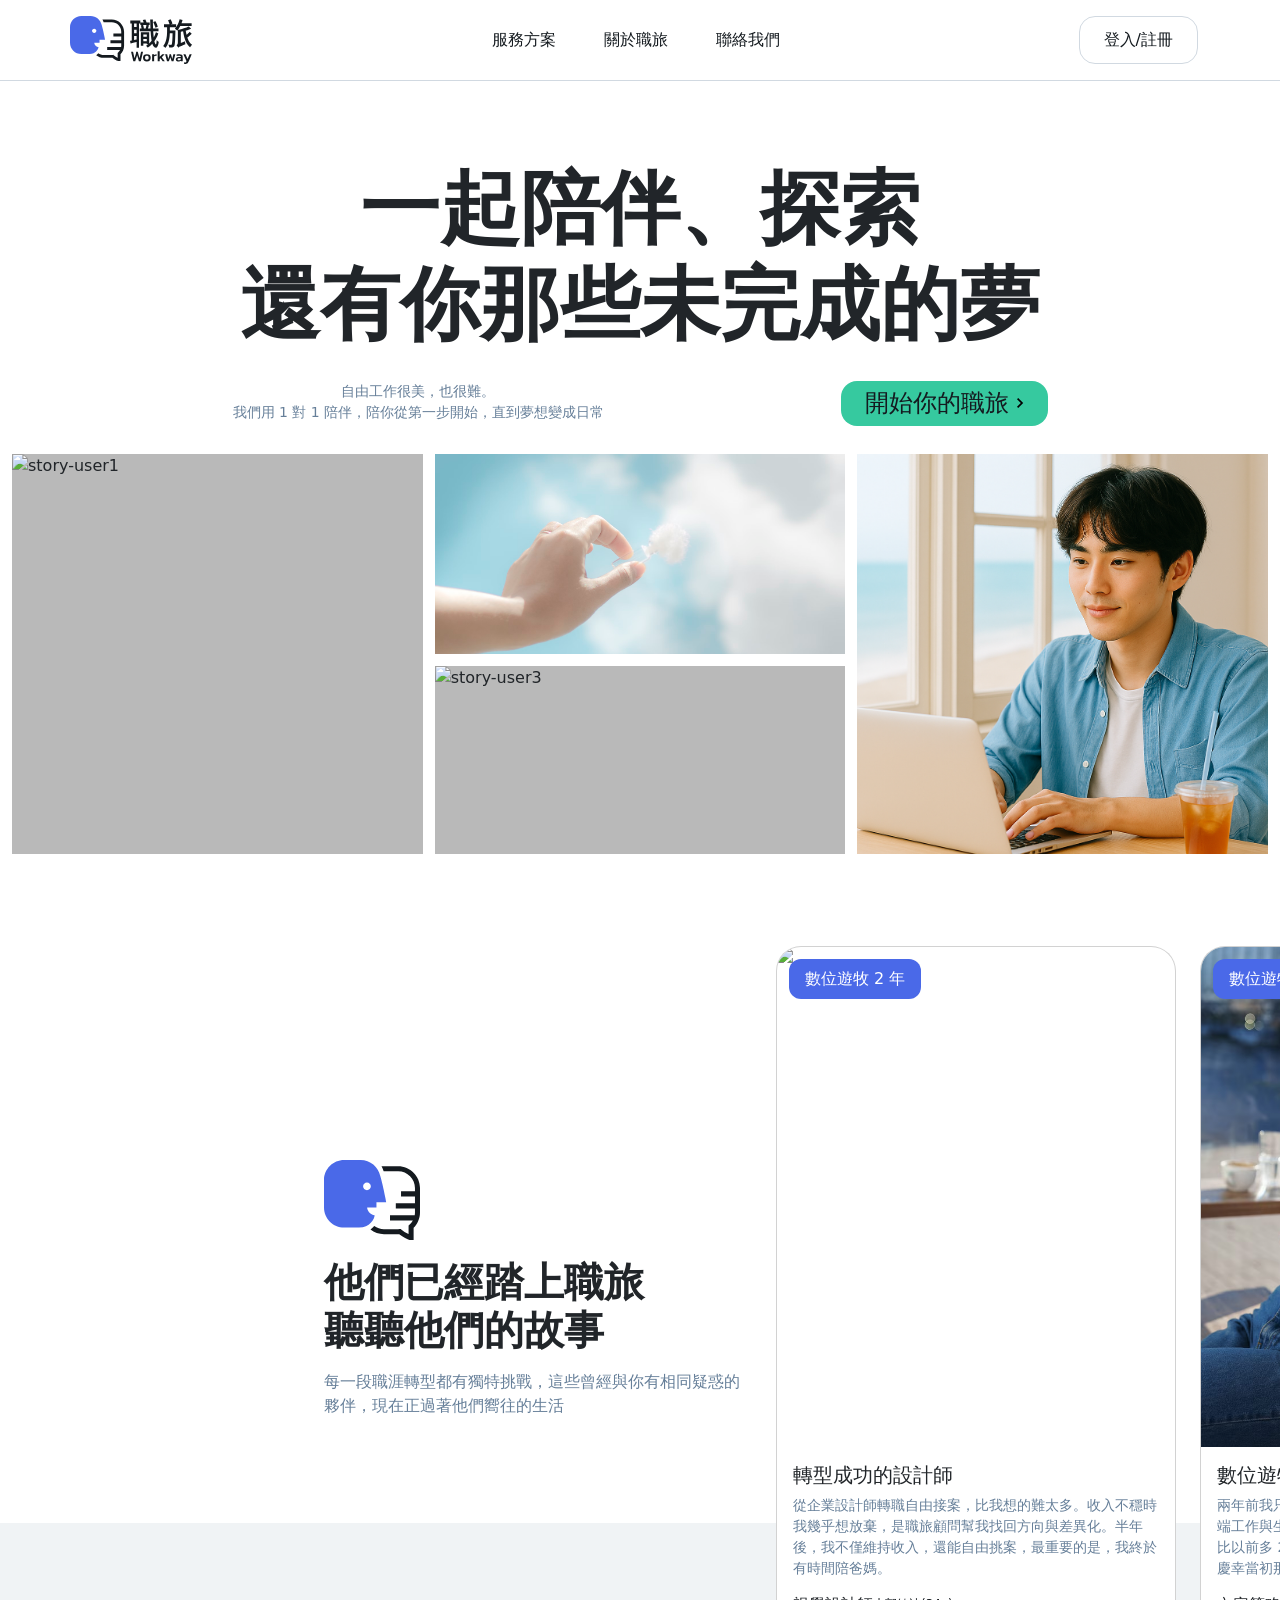
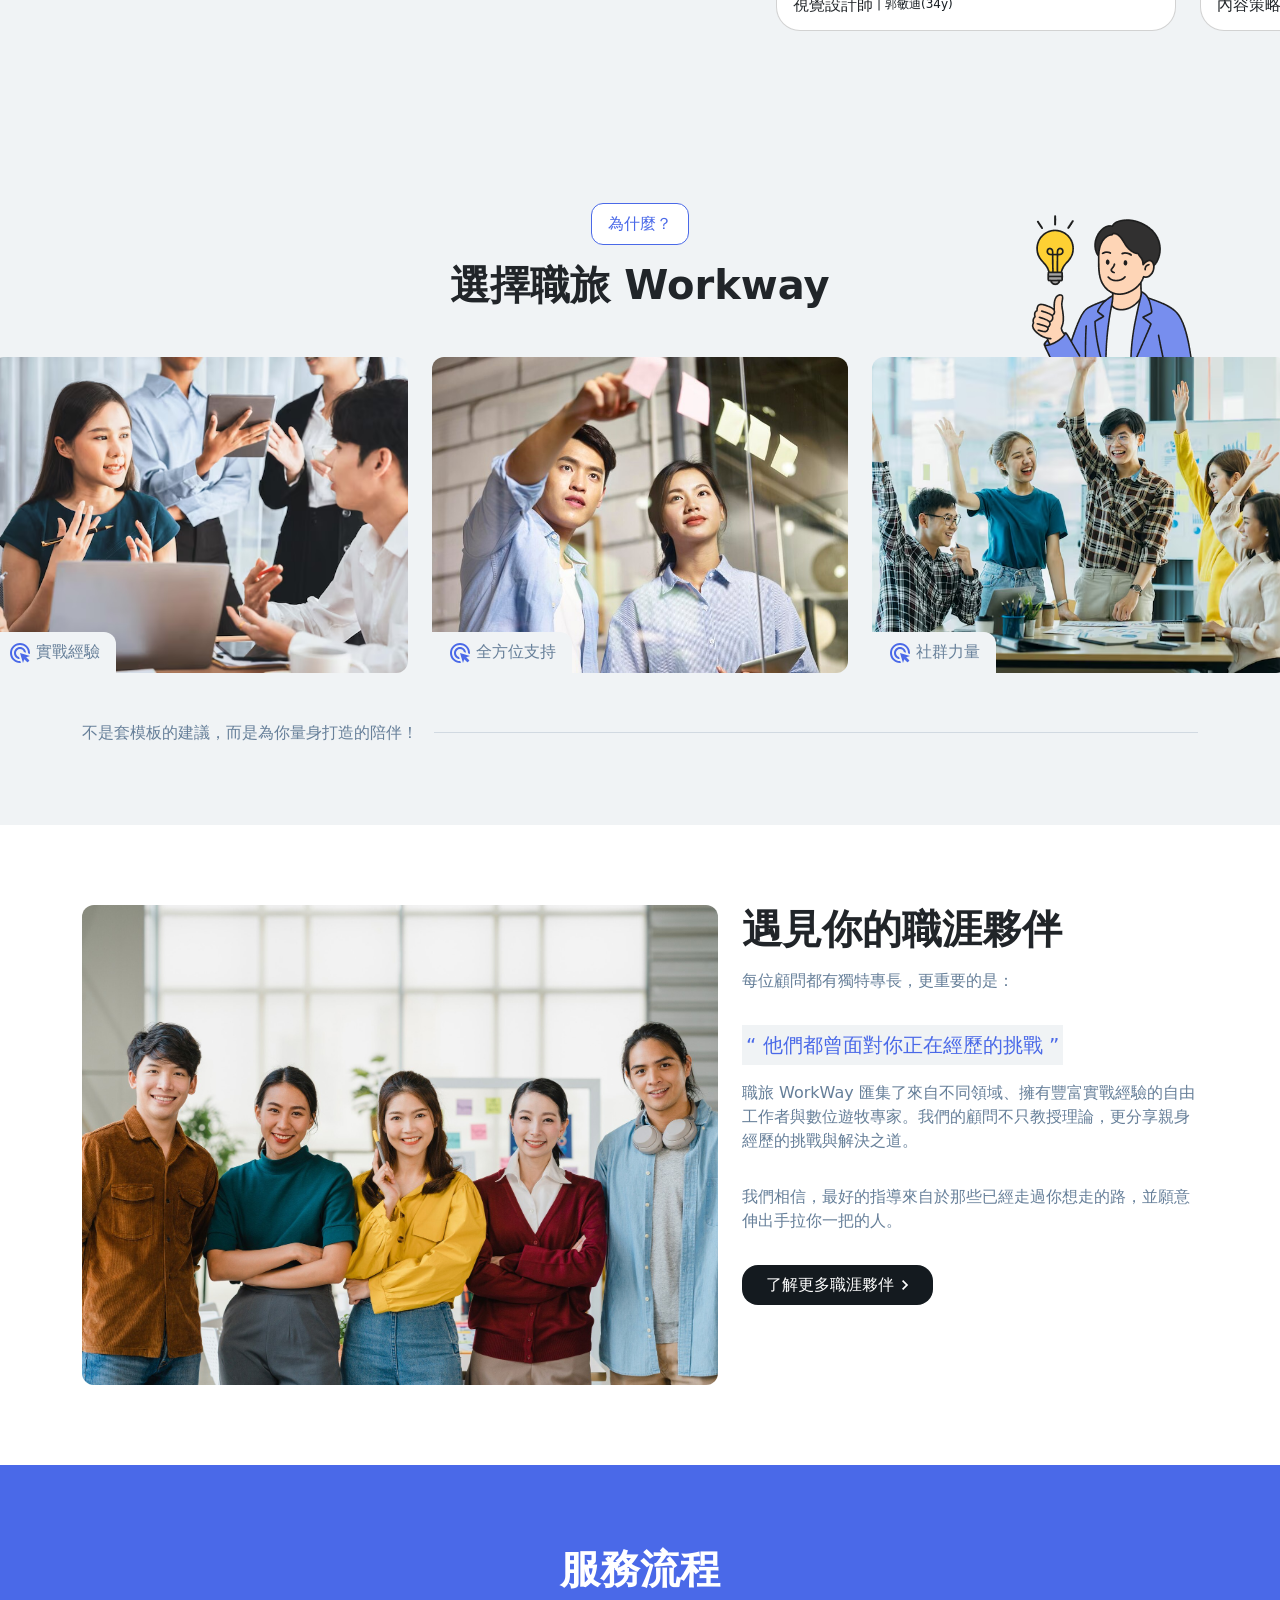
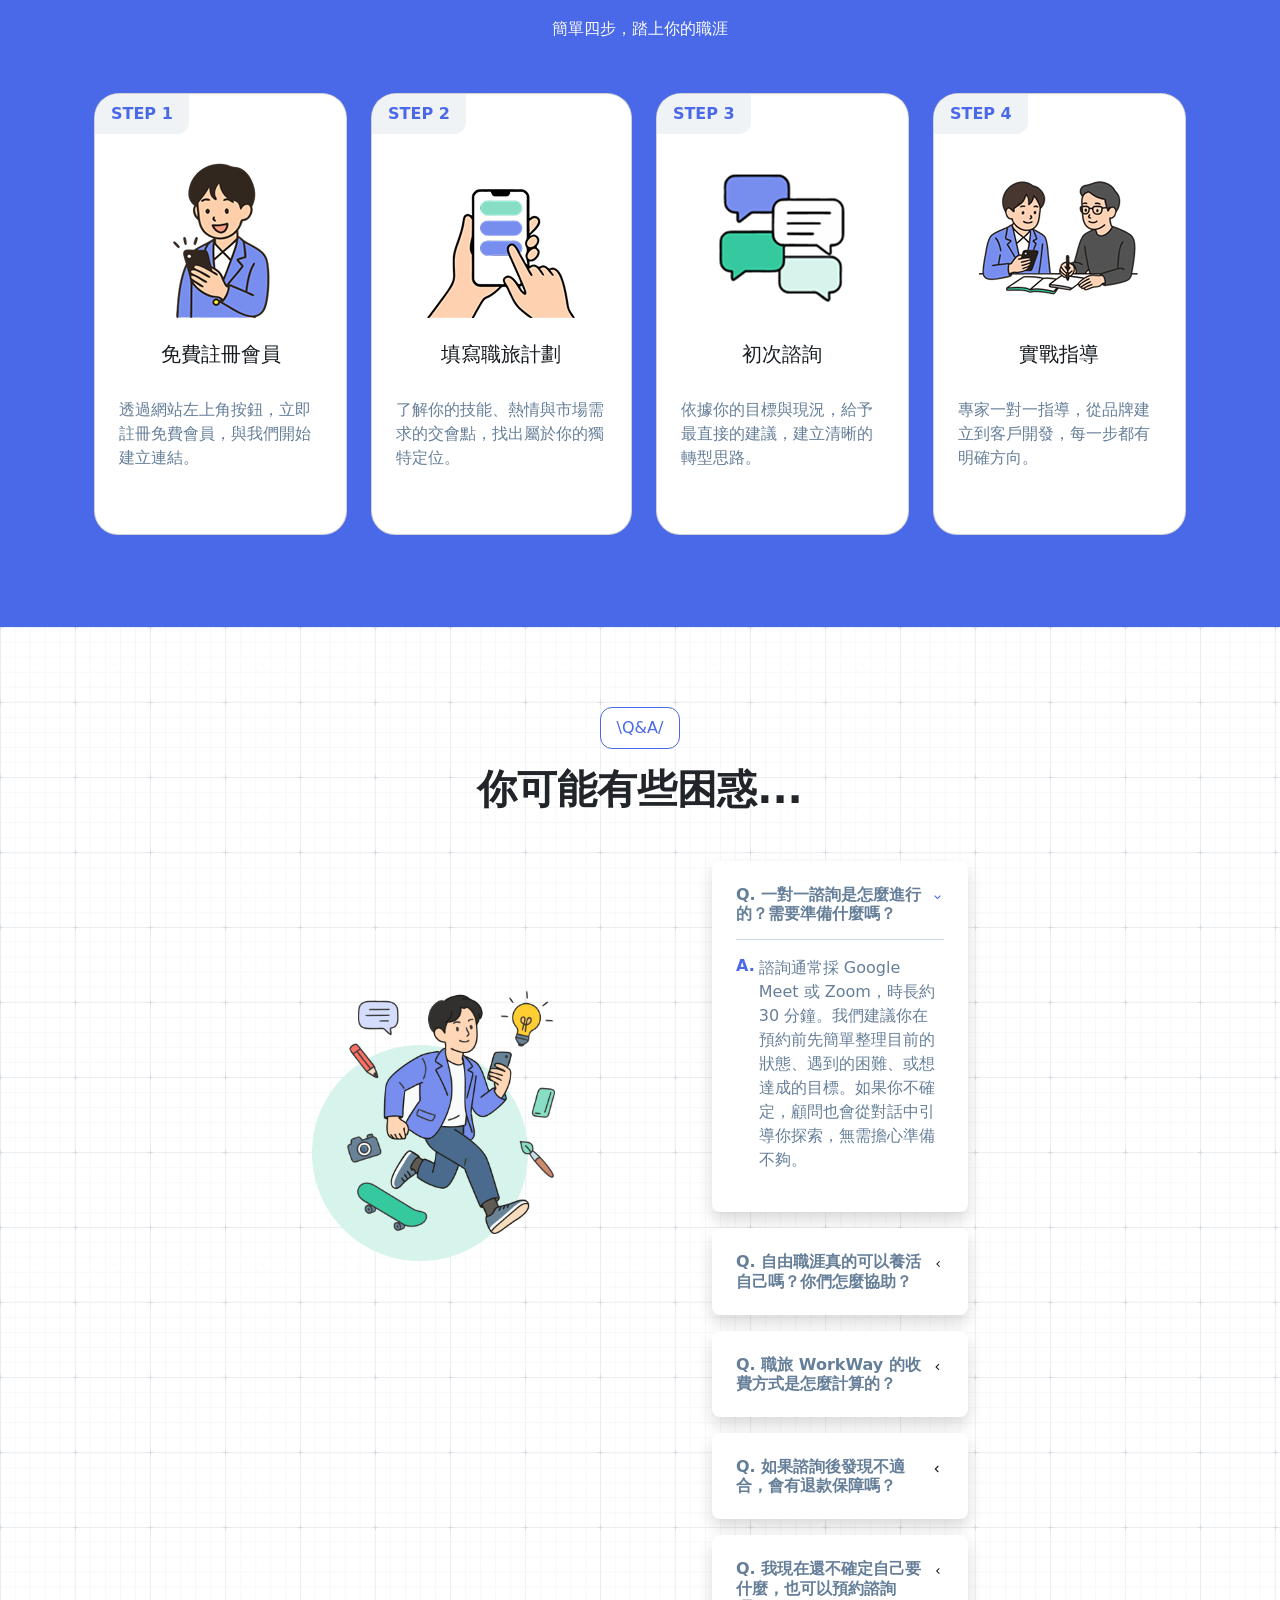
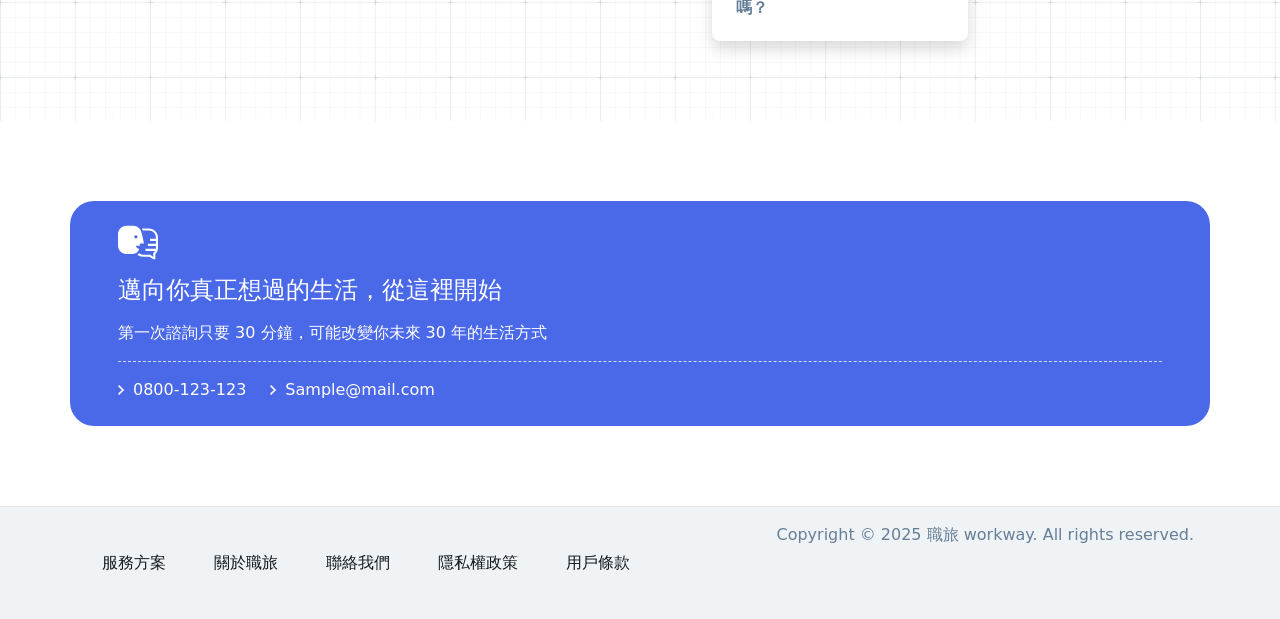
==== commit 516bdefb: "update: 更新banner圖片" ====
--- a/index.html
+++ b/index.html
@@ -41,12 +41,12 @@
                 </div>
             </div>
         <div class="container-fluid d-flex flex-row image-cap">
-            <div class="col img"></div>
+            <div class="col img"><img src="/assets/banner1.png" alt="story-user1" style="width: 100%; height: 100%; object-fit: cover; object-position: center;"></div>
             <div class="col d-flex flex-column image-cap">
-                <div class="col img"></div>
-                <div class="col img"></div>
-            </div>
-            <div class="col img"></div>
+                <div class="col img w-100 h-50"><img src="/assets/banner2.png" alt="story-user2" style="width: 100%; height: 100%; object-fit: cover; object-position: center;"></div>
+                <div class="col img w-100 h-50"><img src="/assets/banner3.png" alt="story-user3" style="width: 100%; height: 100%; object-fit: cover; object-position: center"></div>
+            </div>
+            <div class="col img"><img src="/assets/banner4.png" alt="story-user4" style="width: 100%; height: 100%; object-fit: cover; object-position: center;"></div>
         </div>
     </div>
     <div class="story container-fluid d-flex flex-row align-items-center" >
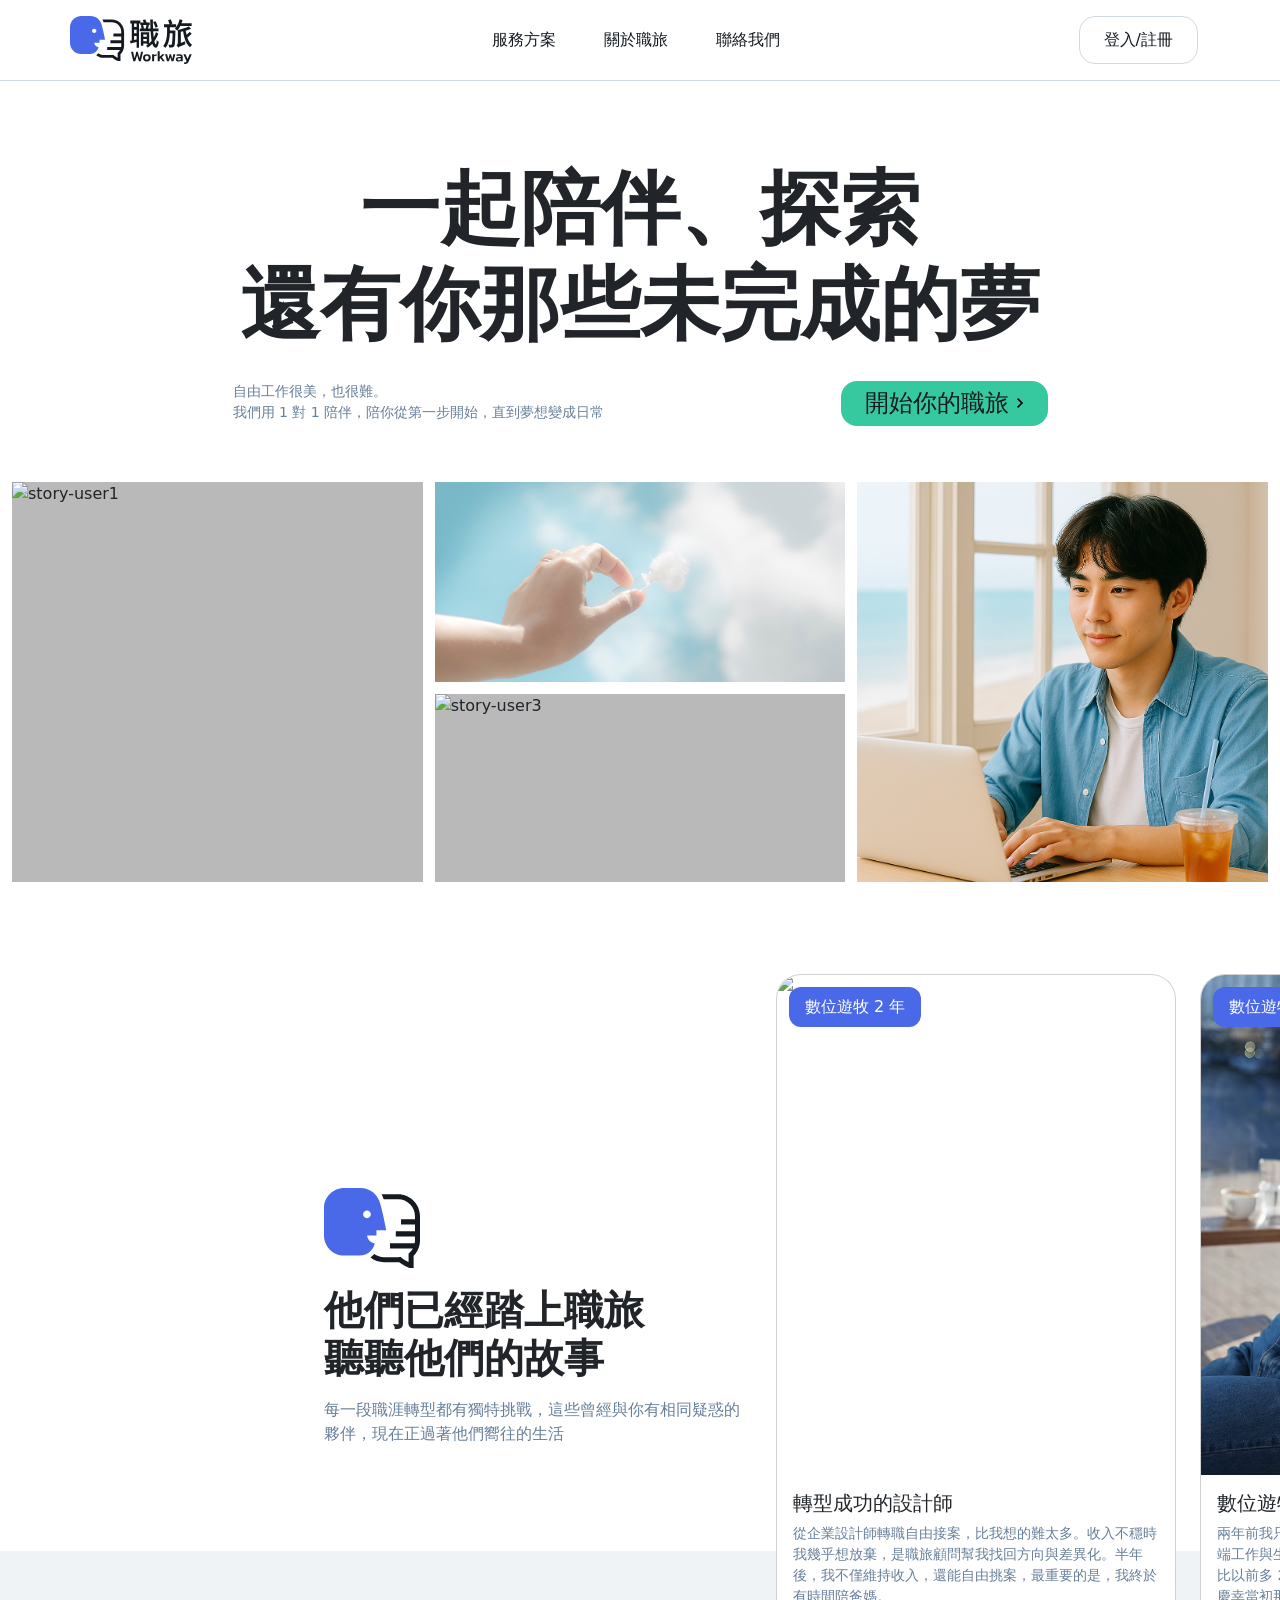
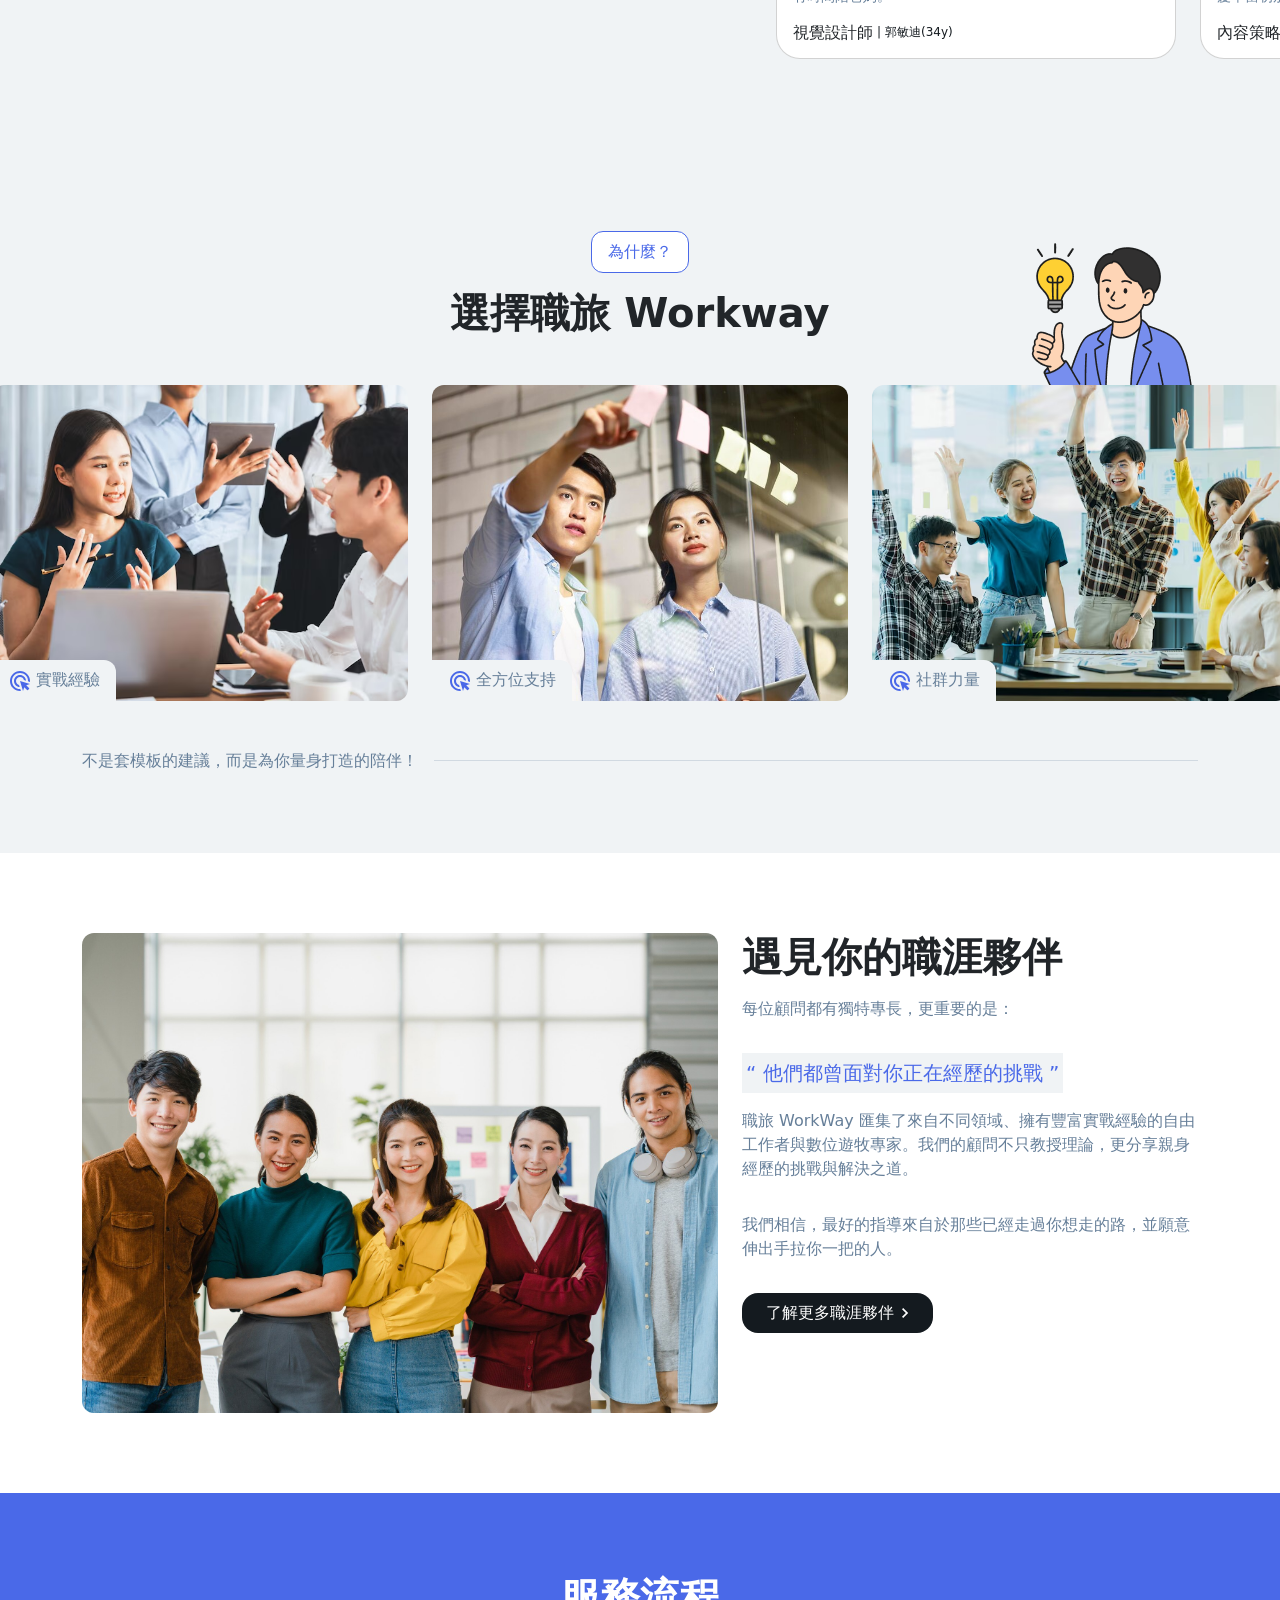
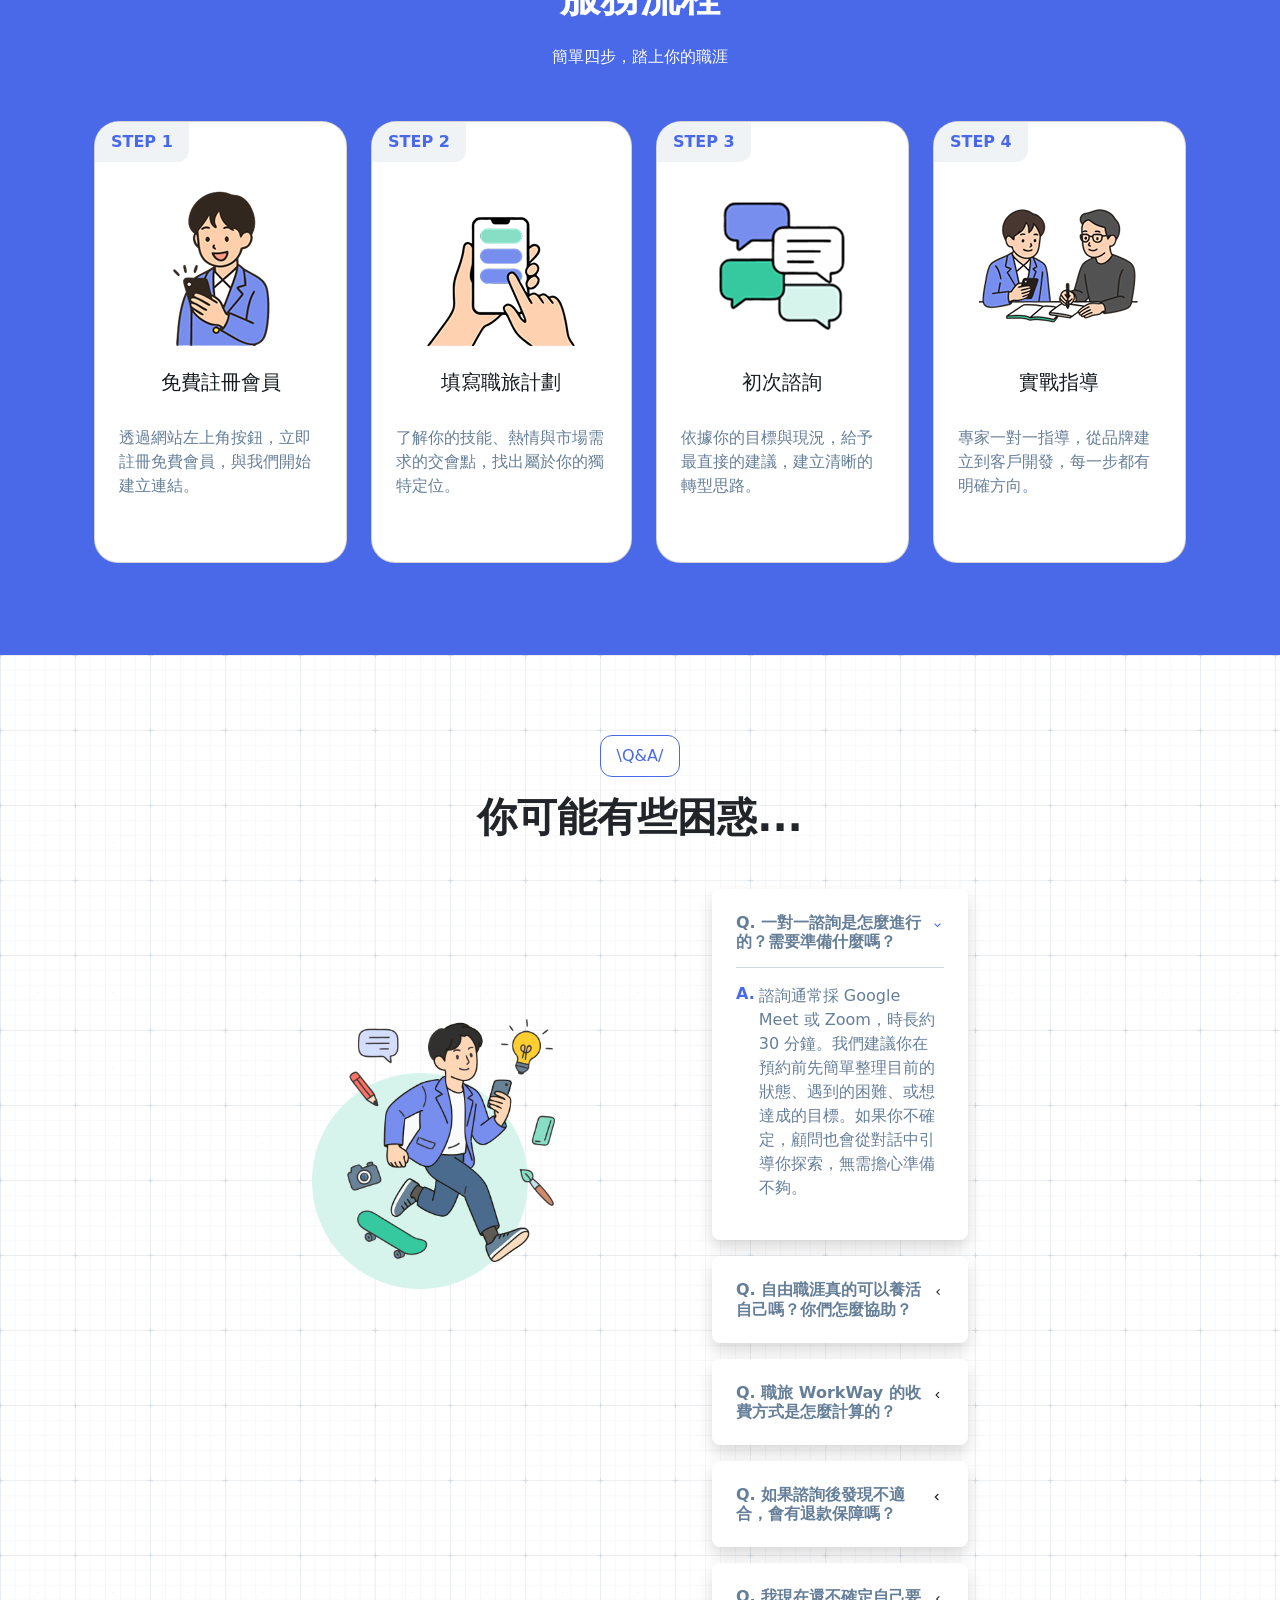
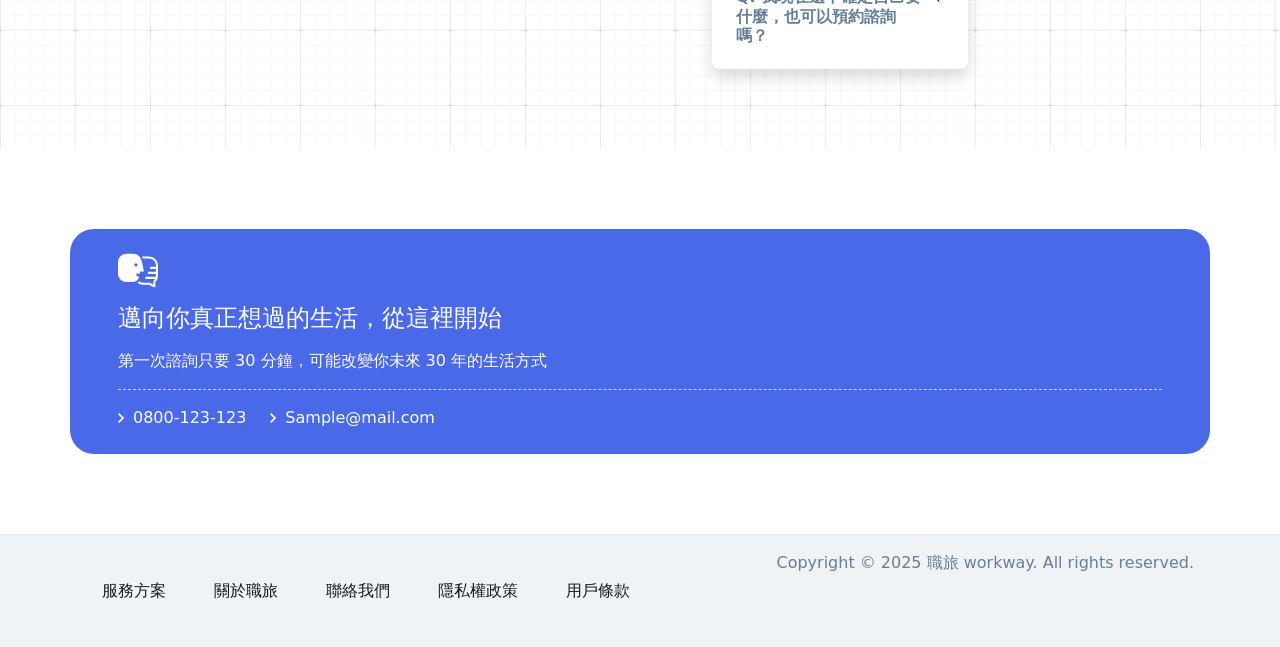
==== commit 21a85685: "style: 更新banner按鈕連結" ====
--- a/index.html
+++ b/index.html
@@ -33,13 +33,15 @@
                 <span>自由工作很美，也很難。</span>
                 <span>我們用 1 對 1 陪伴，陪你從第一步開始，直到夢想變成日常</span>
                 </div>
-            <div class="button d-flex flex-row align-items-center gap-2 px-4 py-2">
-                <p class="h4 text-middle">開始你的職旅</p>
-                <svg xmlns="http://www.w3.org/2000/svg" width="7px" height="10px" fill="#000000" class="bi bi-chevron-compact-right" viewBox="0 0 7 10">
-                <path fill-rule="evenodd" d="M1.16663 -7.35137e-07L6.16663 5L1.16663 10L-4.07719e-05 8.83333L3.83329 5L-4.01017e-05 1.16667L1.16663 -7.35137e-07Z"/>
-                </svg>
-                </div>
-            </div>
+            <a href="sign-up.html">
+                <div class="button d-flex flex-row align-items-center gap-2 px-4 py-2">
+                        <p class="h4 text-middle">開始你的職旅</p>
+                        <svg xmlns="http://www.w3.org/2000/svg" width="7px" height="10px" fill="#000000" class="bi bi-chevron-compact-right" viewBox="0 0 7 10">
+                        <path fill-rule="evenodd" d="M1.16663 -7.35137e-07L6.16663 5L1.16663 10L-4.07719e-05 8.83333L3.83329 5L-4.01017e-05 1.16667L1.16663 -7.35137e-07Z"/>
+                        </svg>
+                        </div>
+                    </div>
+            </a>
         <div class="container-fluid d-flex flex-row image-cap">
             <div class="col img"><img src="/assets/banner1.png" alt="story-user1" style="width: 100%; height: 100%; object-fit: cover; object-position: center;"></div>
             <div class="col d-flex flex-column image-cap">
--- a/style.css
+++ b/style.css
@@ -70,7 +70,6 @@
 .banner span {
     color: rgba(102, 127, 153, 1);
     font-size: 14px;
-    align-self: center;
 }
 
 .banner {
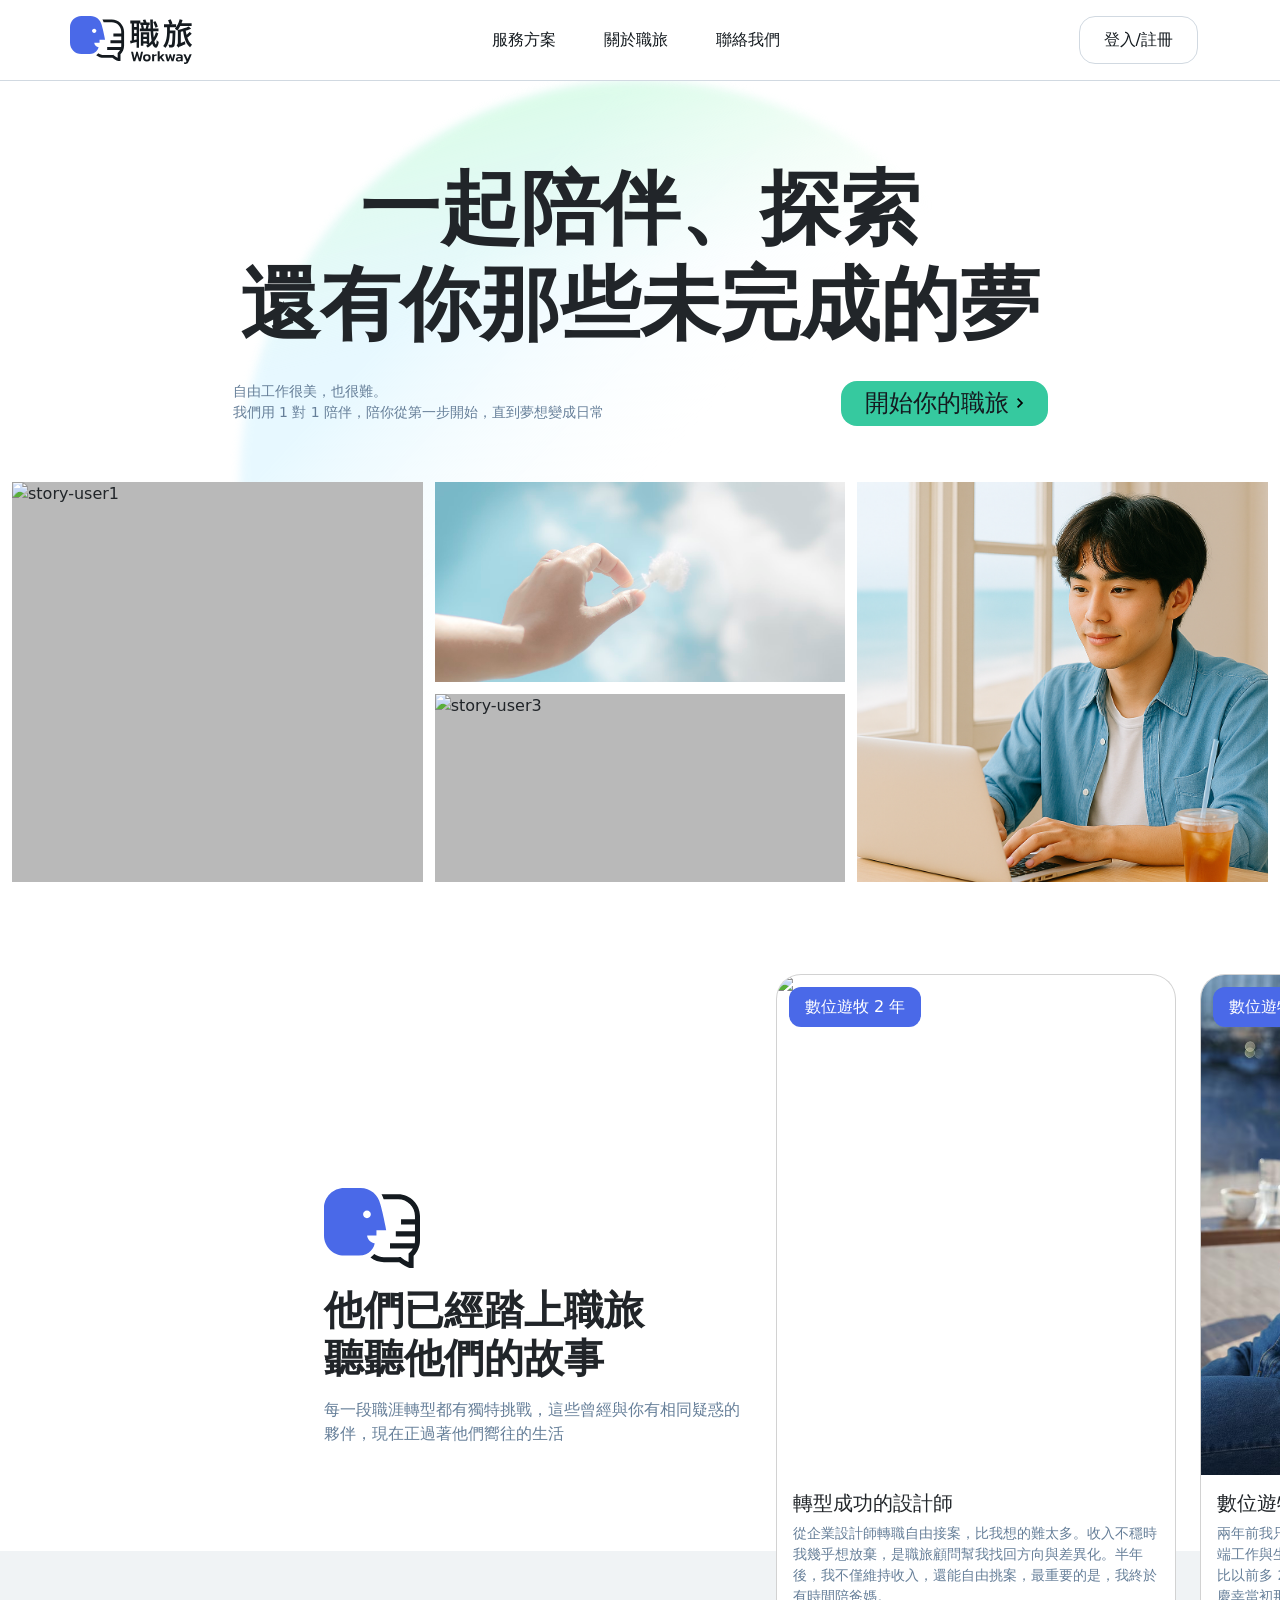
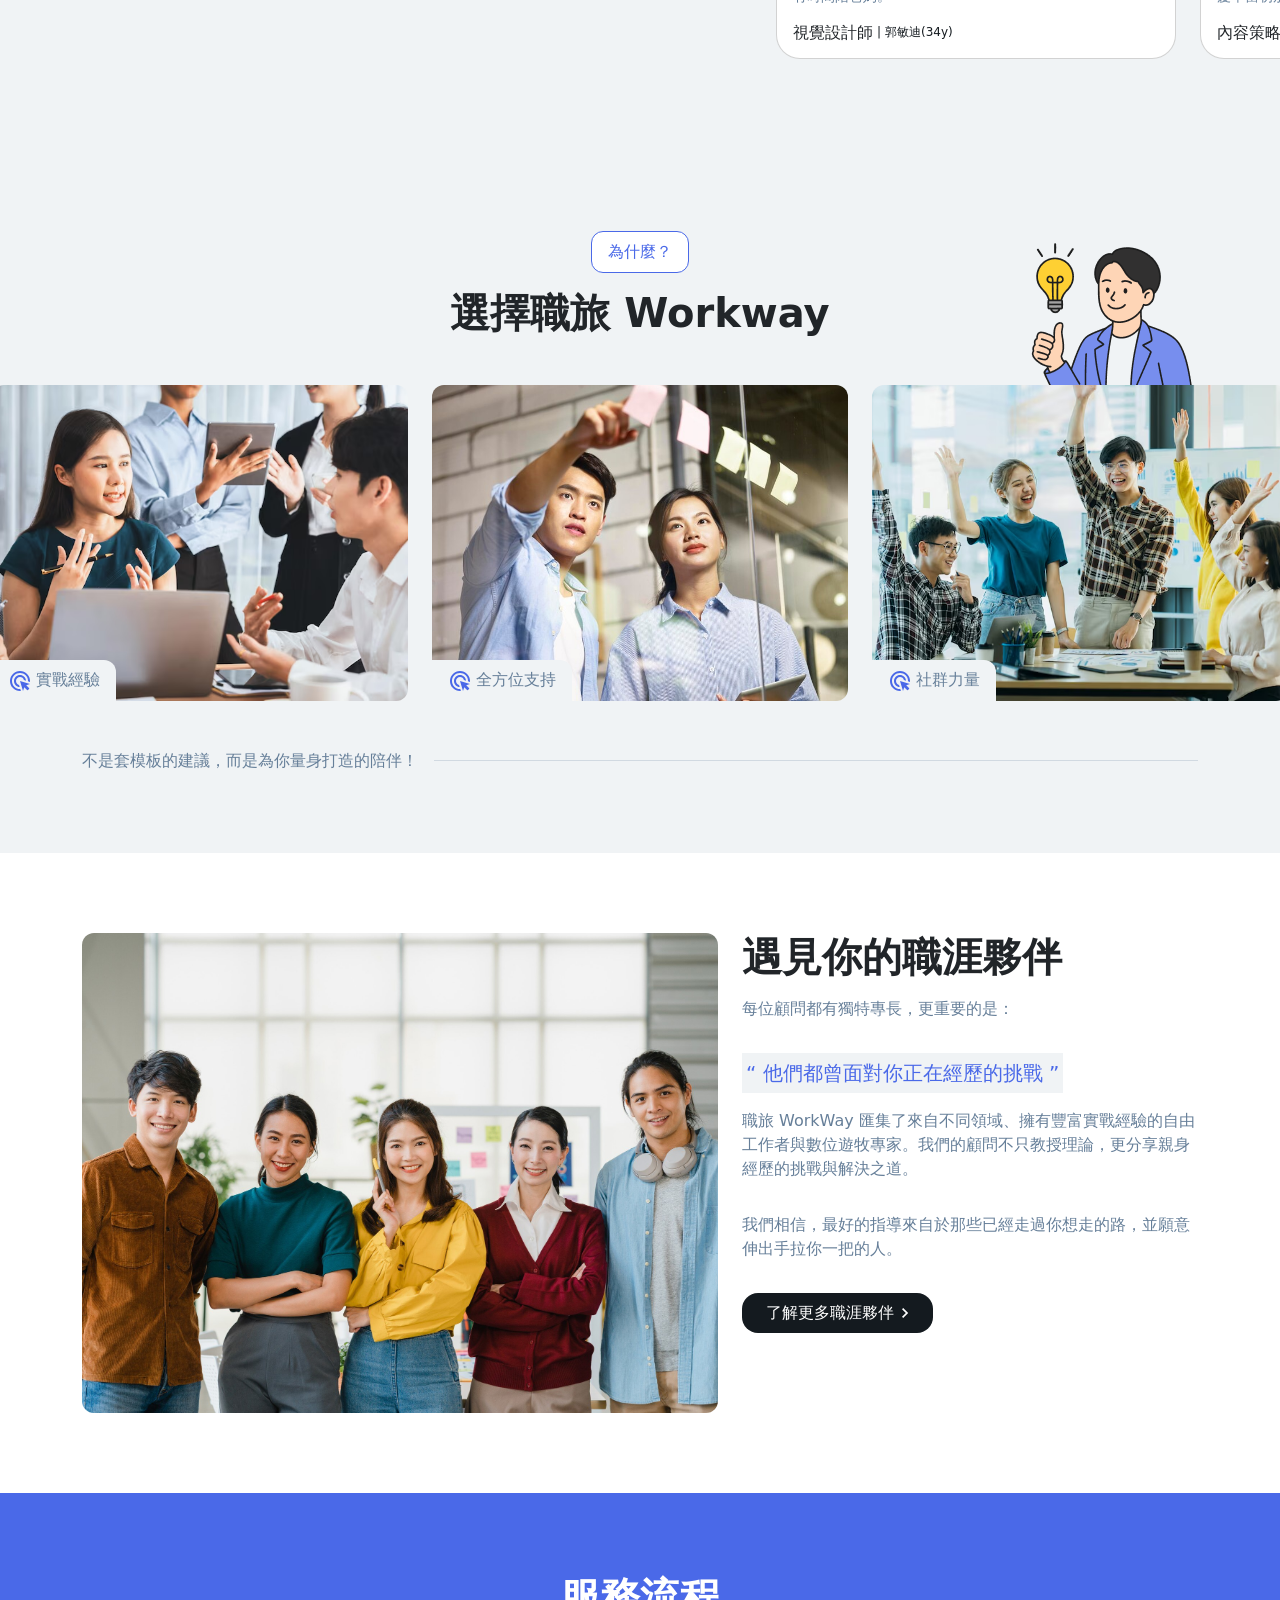
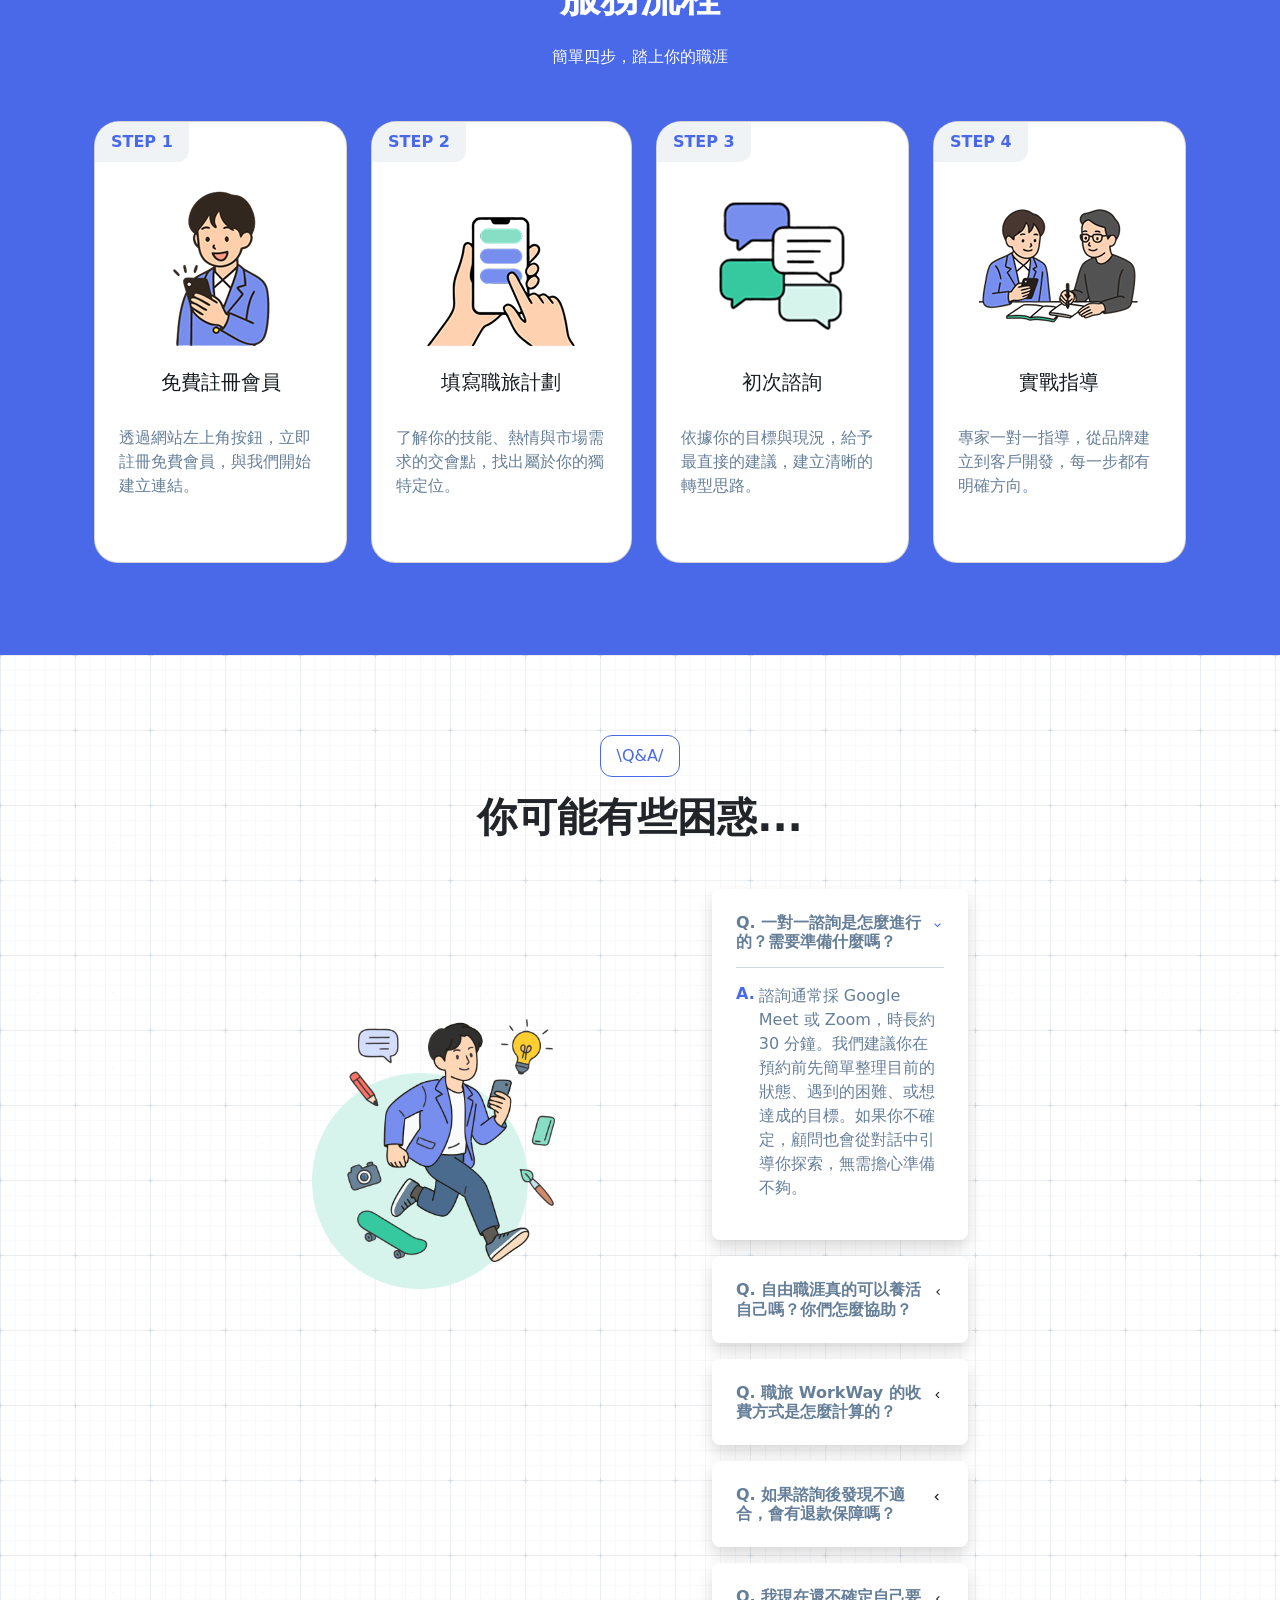
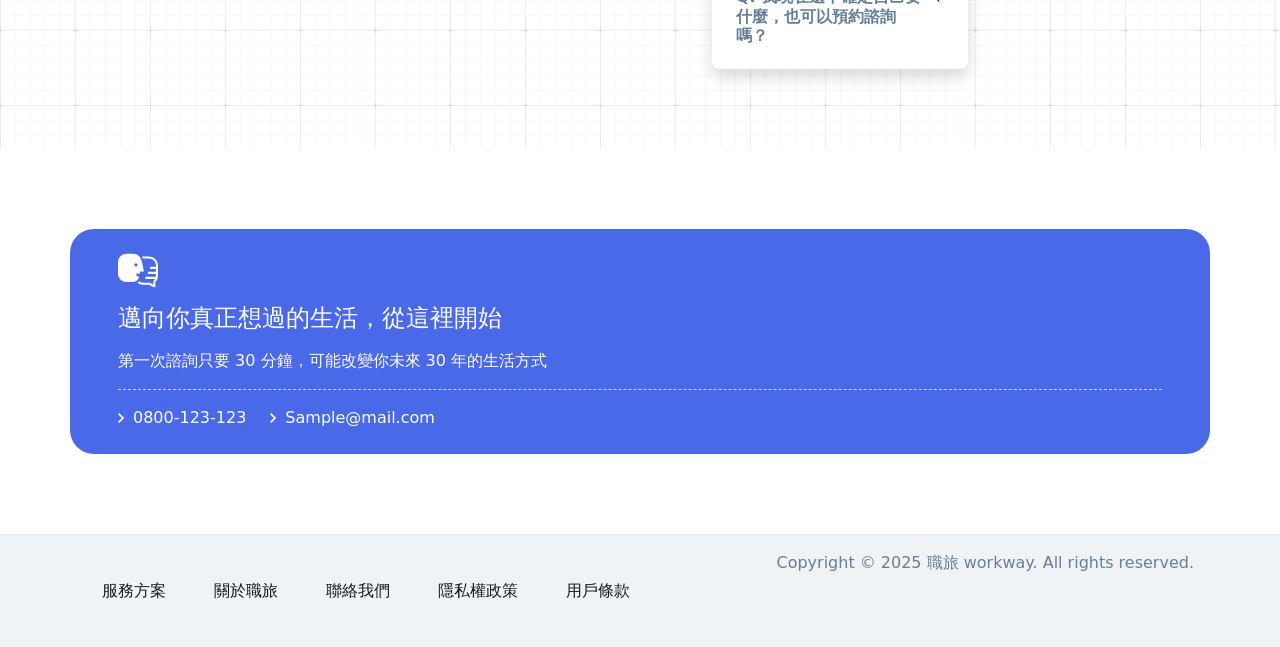
==== commit c1761043: "styel: 更新banner背景圖" ====
--- a/index.html
+++ b/index.html
@@ -10,6 +10,7 @@
     <link rel="stylesheet" href="style.css">
     <title>職旅Workway | 邁向你真正想要的生活</title>
   </head>
+  
   <body>
     <nav class="container nav justify-content-center ">
         <a class="nav-brand" href="index.html">​
@@ -23,6 +24,7 @@
         <button type="button" class="btn btn-outline-white">登入/註冊</button>
     </nav>
     <div class="line"></div>
+    
     <div class="banner d-flex flex-column align-items-center">
         <div>
             <h1 class="fw-bold text-center">一起陪伴、探索</h1>
--- a/style.css
+++ b/style.css
@@ -73,9 +73,12 @@
 }
 
 .banner {
-    margin-top: 80px;
+    padding-top: 80px;
     margin-bottom: 80px;
     gap: 28px;
+    background-image: url('/assets/banner-bg.svg');
+    background-repeat: no-repeat;
+    background-position: center;
 }
 
 .banner h1 {
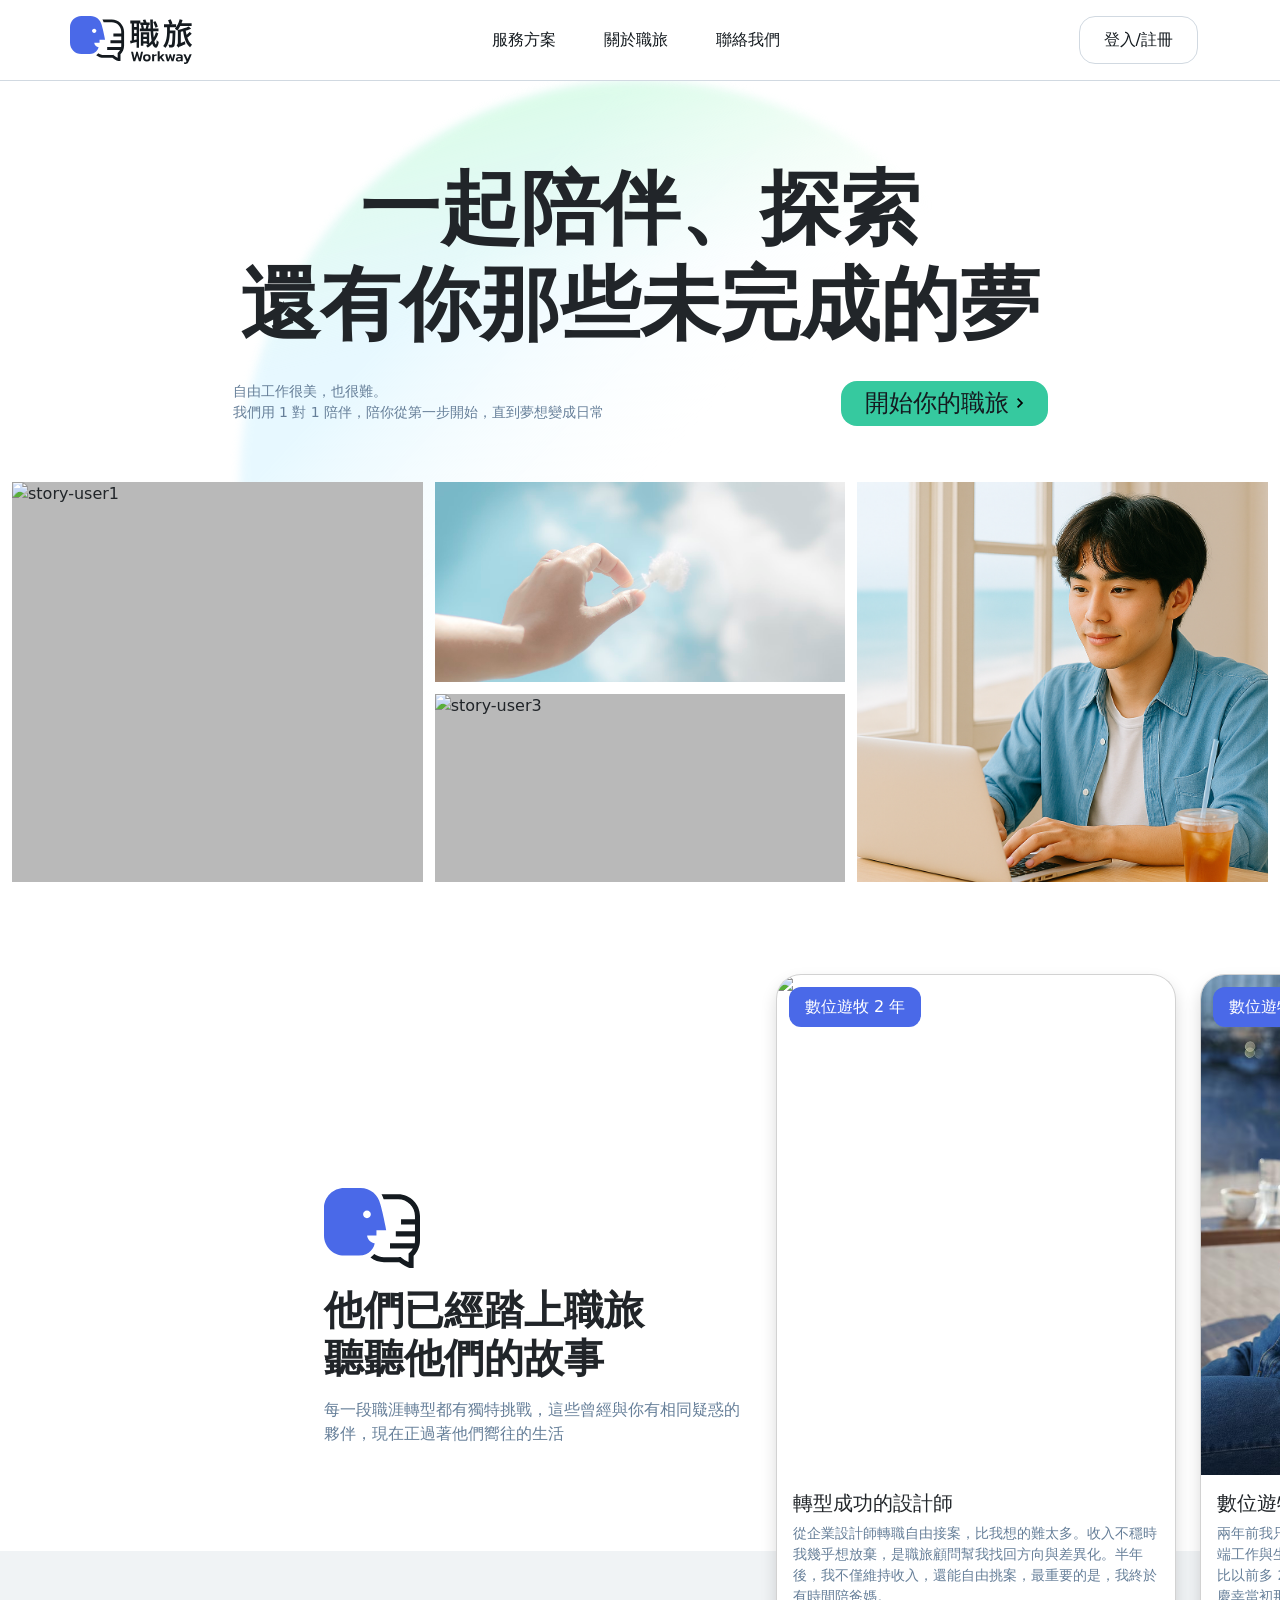
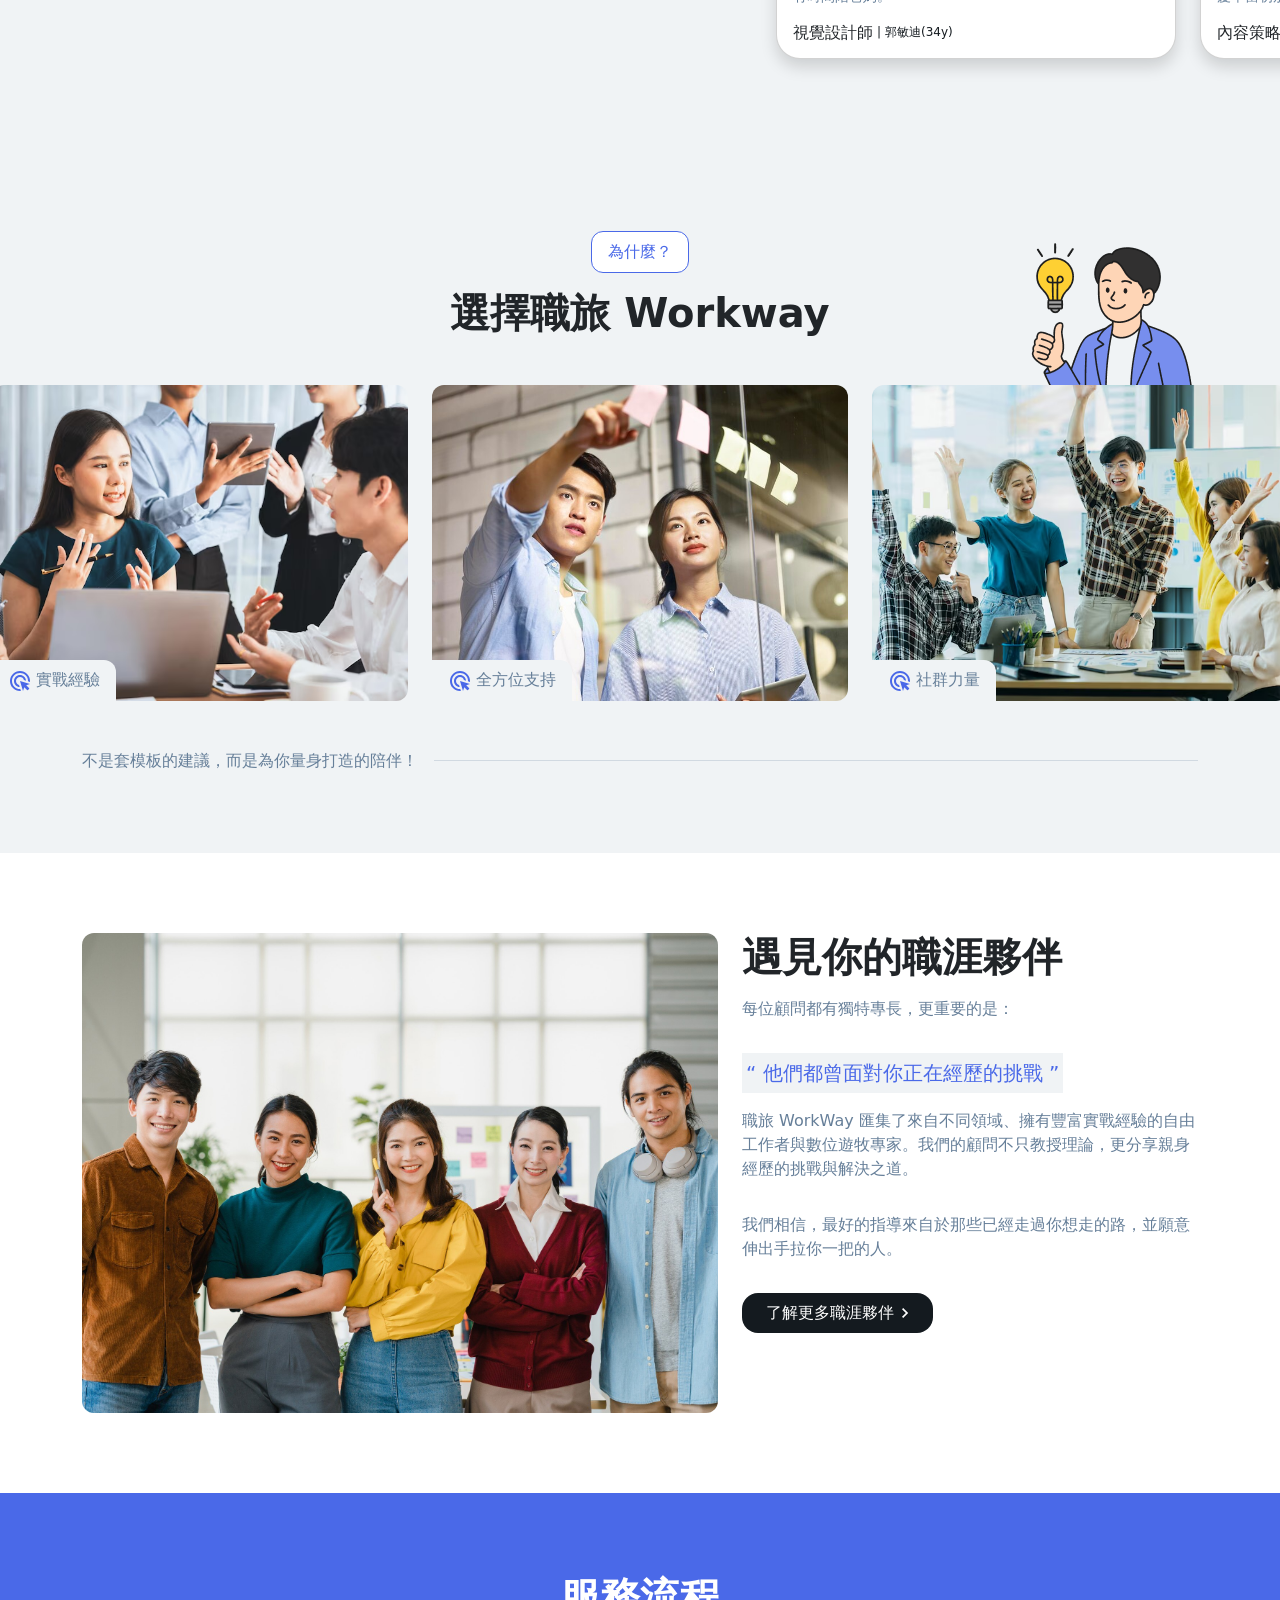
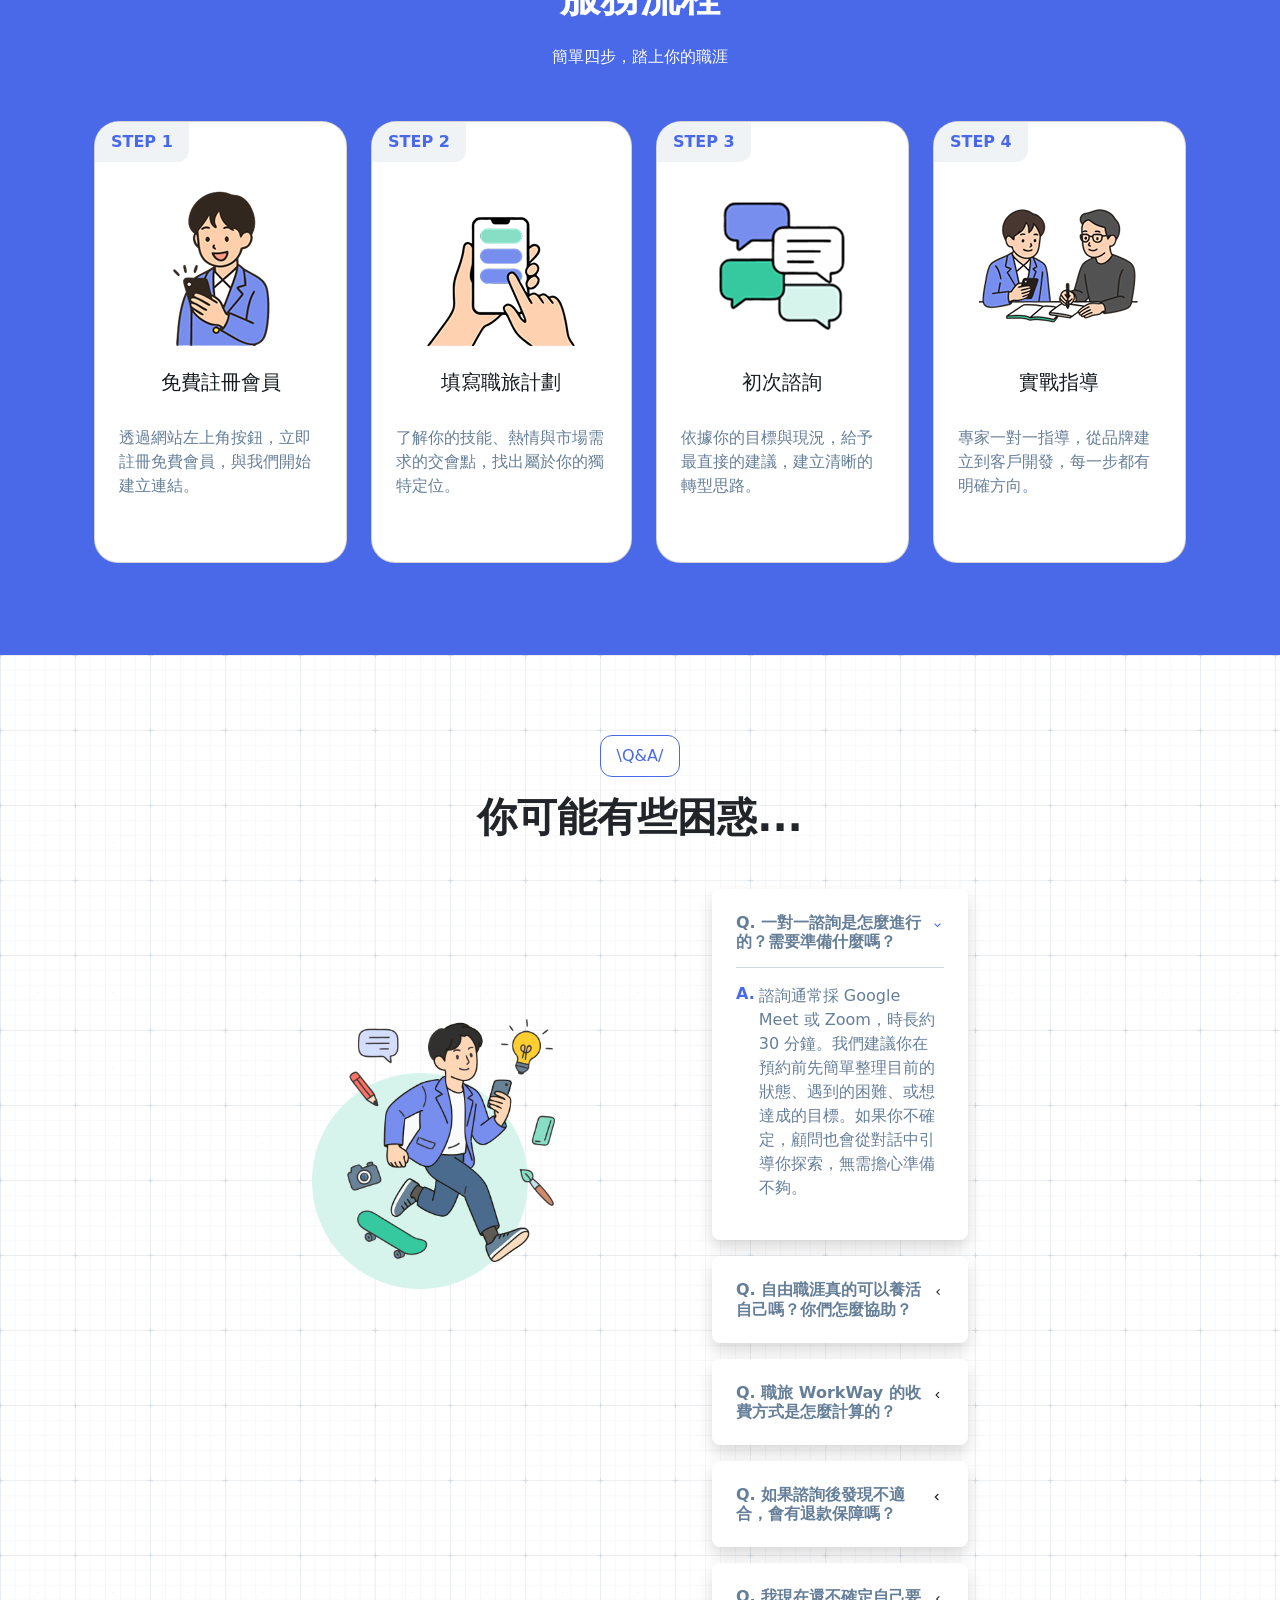
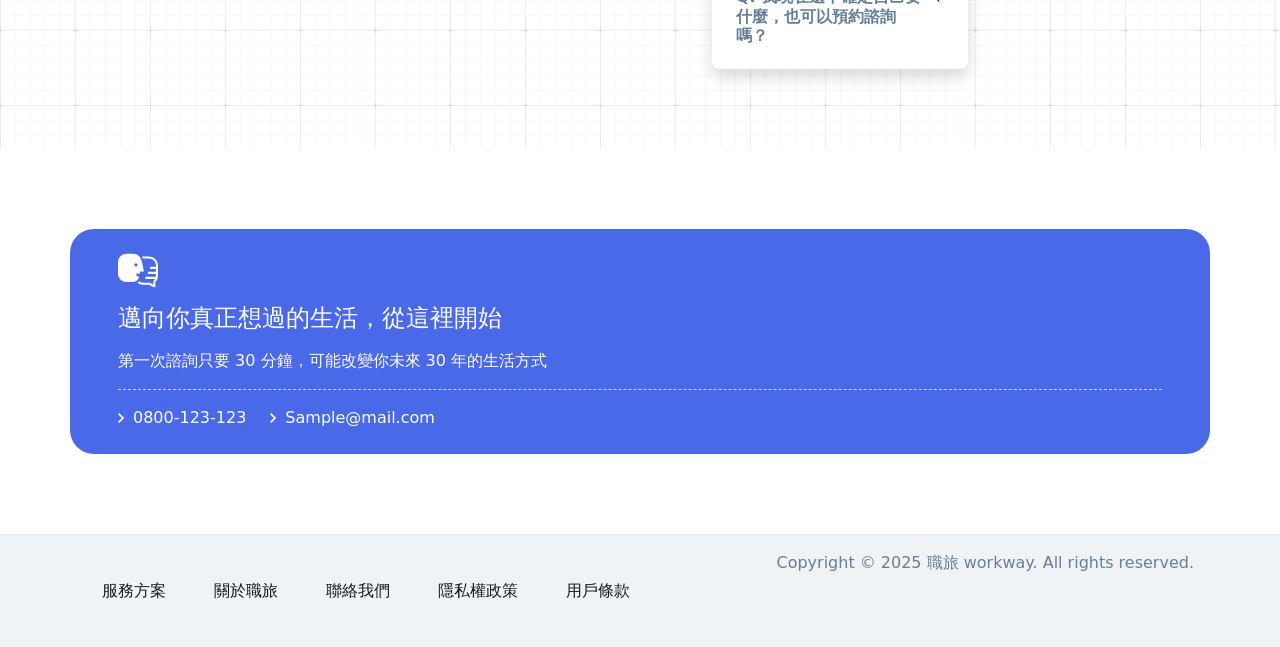
==== commit d9a878f7: "style: 新增story卡片陰影" ====
--- a/index.html
+++ b/index.html
@@ -65,7 +65,7 @@
                 </span>
             </div>
         <div class="d-flex flex-row">
-            <div class="card position-relative" style="width: 400px;">
+            <div class="card shadow position-relative" style="width: 400px;">
                 <span class="position-absolute tag">數位遊牧 2 年</span>
                 <img src="/assets/story-user1.png" class="card-img-top" alt="..." style="height: 500px; object-fit: cover; object-position: center;">
                 <div class="card-body">
@@ -76,7 +76,7 @@
                         </div>
                     </div>
                 </div>
-            <div class="card position-relative" style="width: 400px;">
+            <div class="card shadow position-relative" style="width: 400px;">
                 <span class="position-absolute tag">數位遊牧 2 年</span>
                 <img src="/assets/story-user2.png" class="card-img-top" alt="..." style="height: 500px; object-fit: cover; object-position: center;">
                 <div class="card-body">
@@ -87,7 +87,7 @@
                         </div>
                     </div>
                 </div>
-            <div class="card position-relative" style="width: 400px;">
+            <div class="card shadow position-relative" style="width: 400px;">
                 <span class="position-absolute tag">數位遊牧 3 年</span>
                 <img src="/assets/story-user3.png" class="card-img-top" alt="..." style="height: 500px; object-fit: cover; object-position: center;">
                     <div class="card-body">
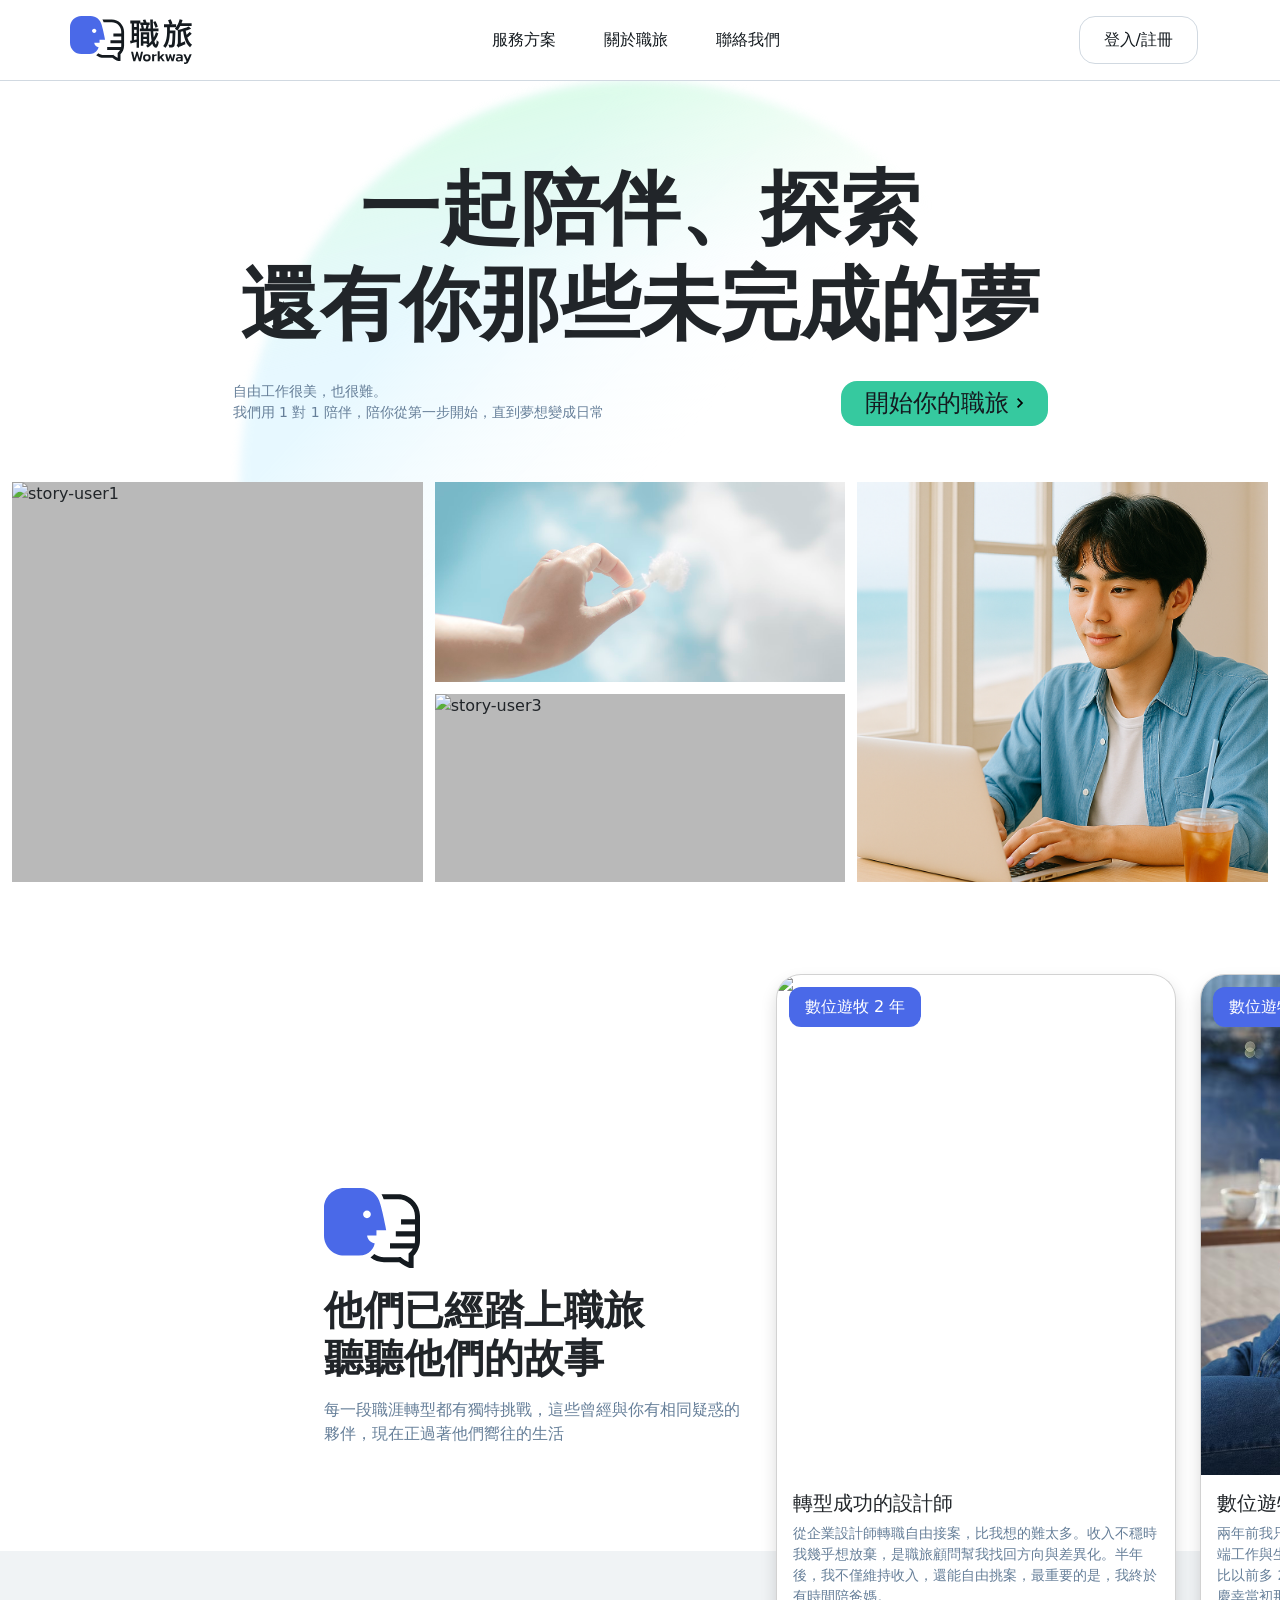
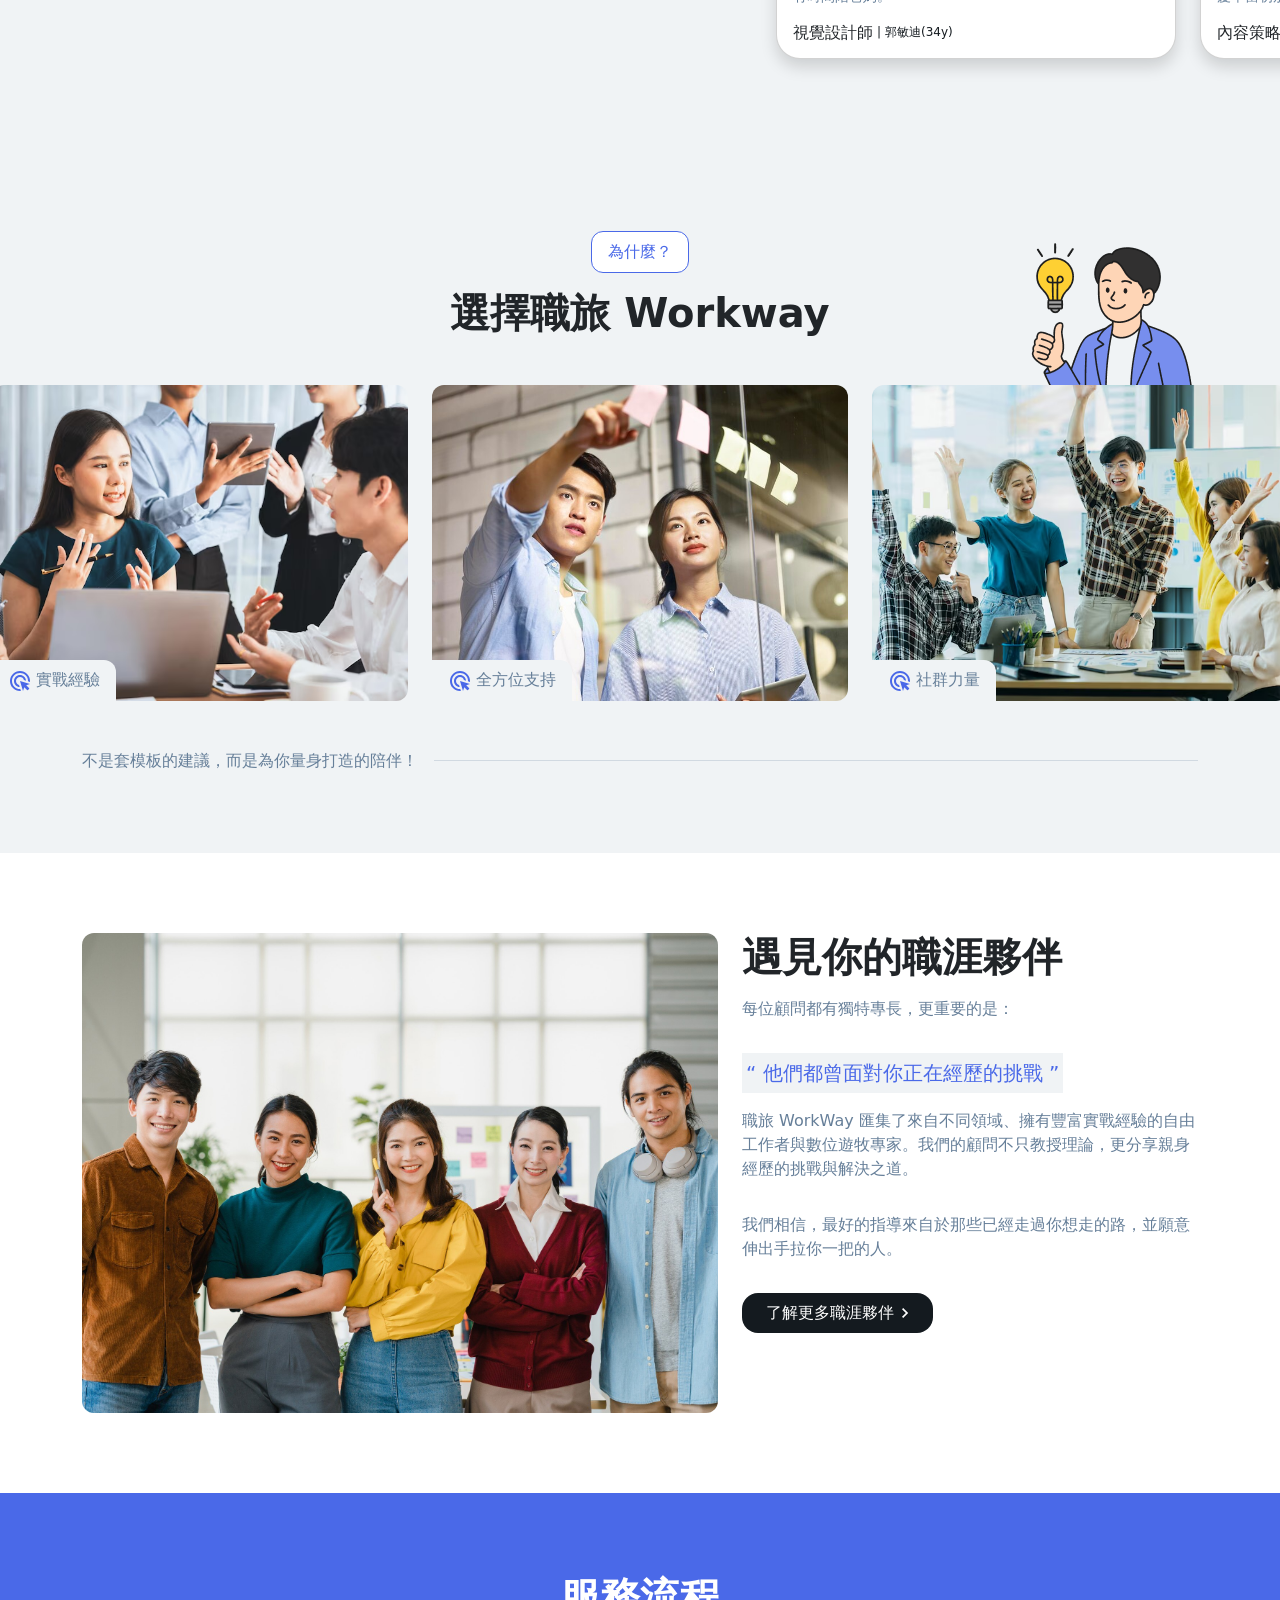
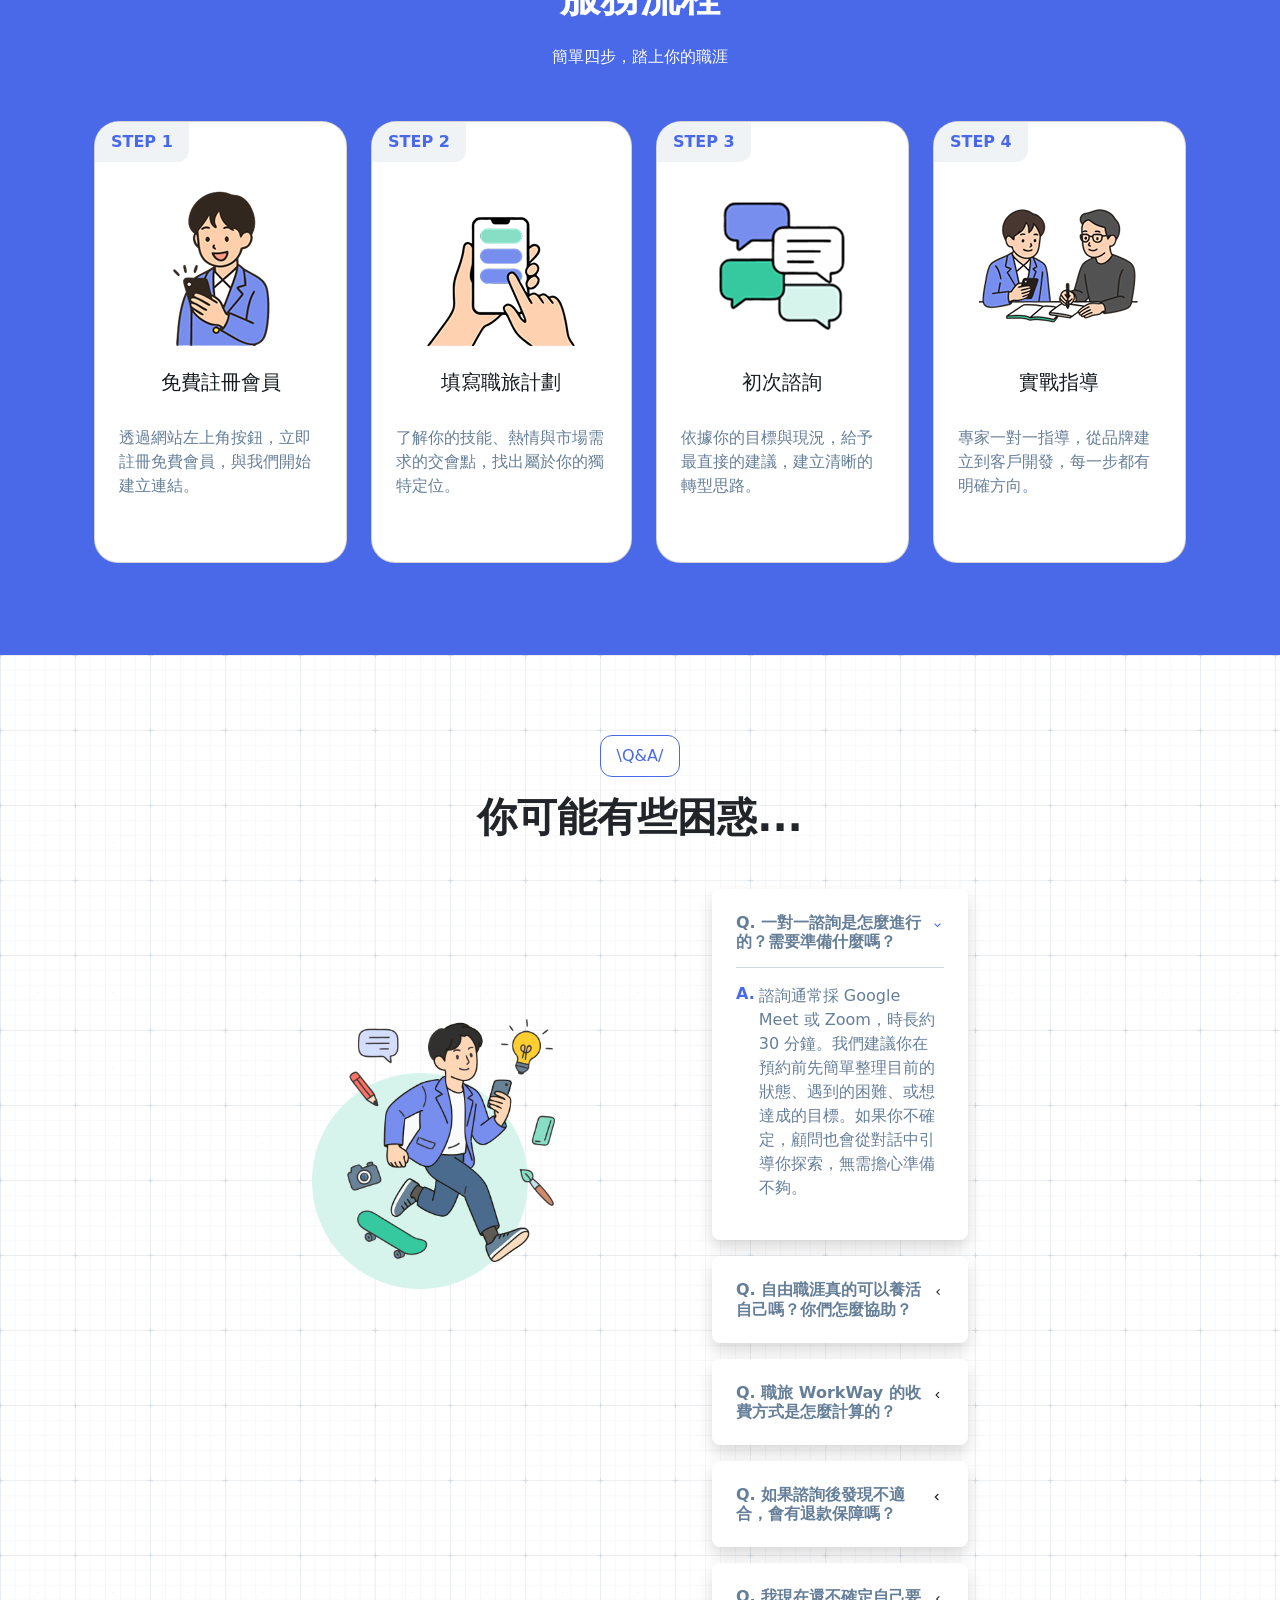
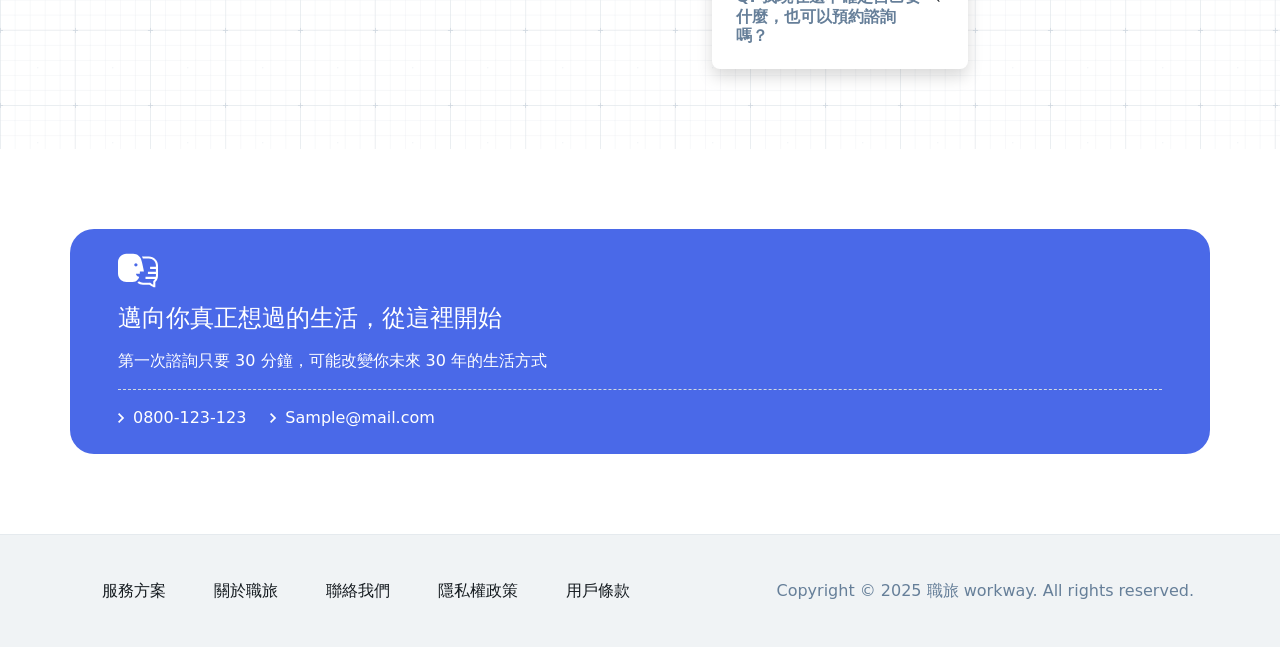
==== commit b7d1130a: "update: 修正頁尾文字對齊" ====
--- a/index.html
+++ b/index.html
@@ -281,16 +281,16 @@
 
     <div class="line-200"></div>
     <nav class="nav justify-content-center" style="background-color: #f0f3f5">
-        <div class="container d-flex flex-row">
-        <div class="d-flex flex-row m-0 py-3">
+        <div class="container d-flex flex-row align-items-center">
+        <div class="d-flex flex-row m-0 py-3 ">
             <li class="nav-item"><a class="nav-link" href="#">服務方案</a></li>
             <li class="nav-item"><a class="nav-link" href="#">關於職旅</a></li>
             <li class="nav-item"><a class="nav-link" href="#">聯絡我們</a></li>
             <li class="nav-item"><a class="nav-link" href="#">隱私權政策</a></li>
             <li class="nav-item"><a class="nav-link" href="#">用戶條款</a></li>
-        </div>
+            </div>
         <span class="ms-auto">Copyright © 2025 職旅 workway. All rights reserved.</span>
-        </div>
+            </div>
     </nav>
   </body>
 </html>
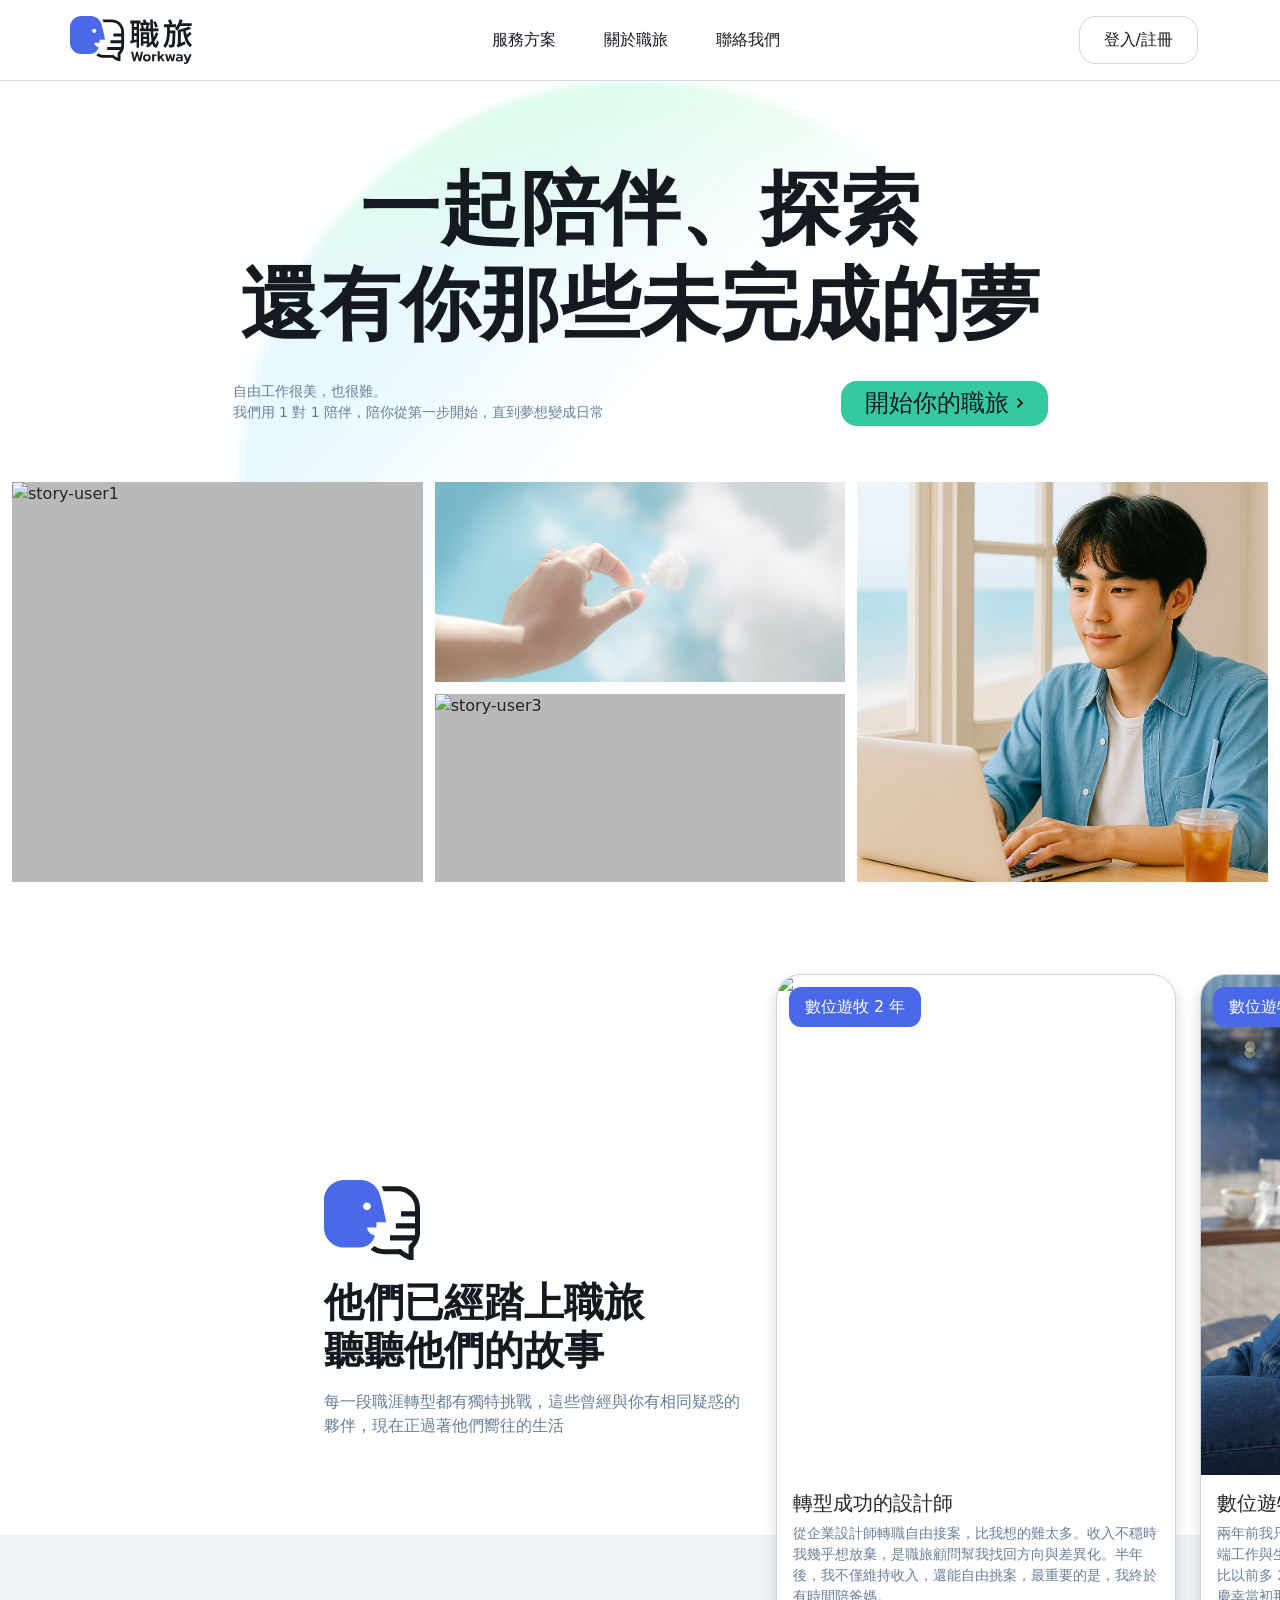
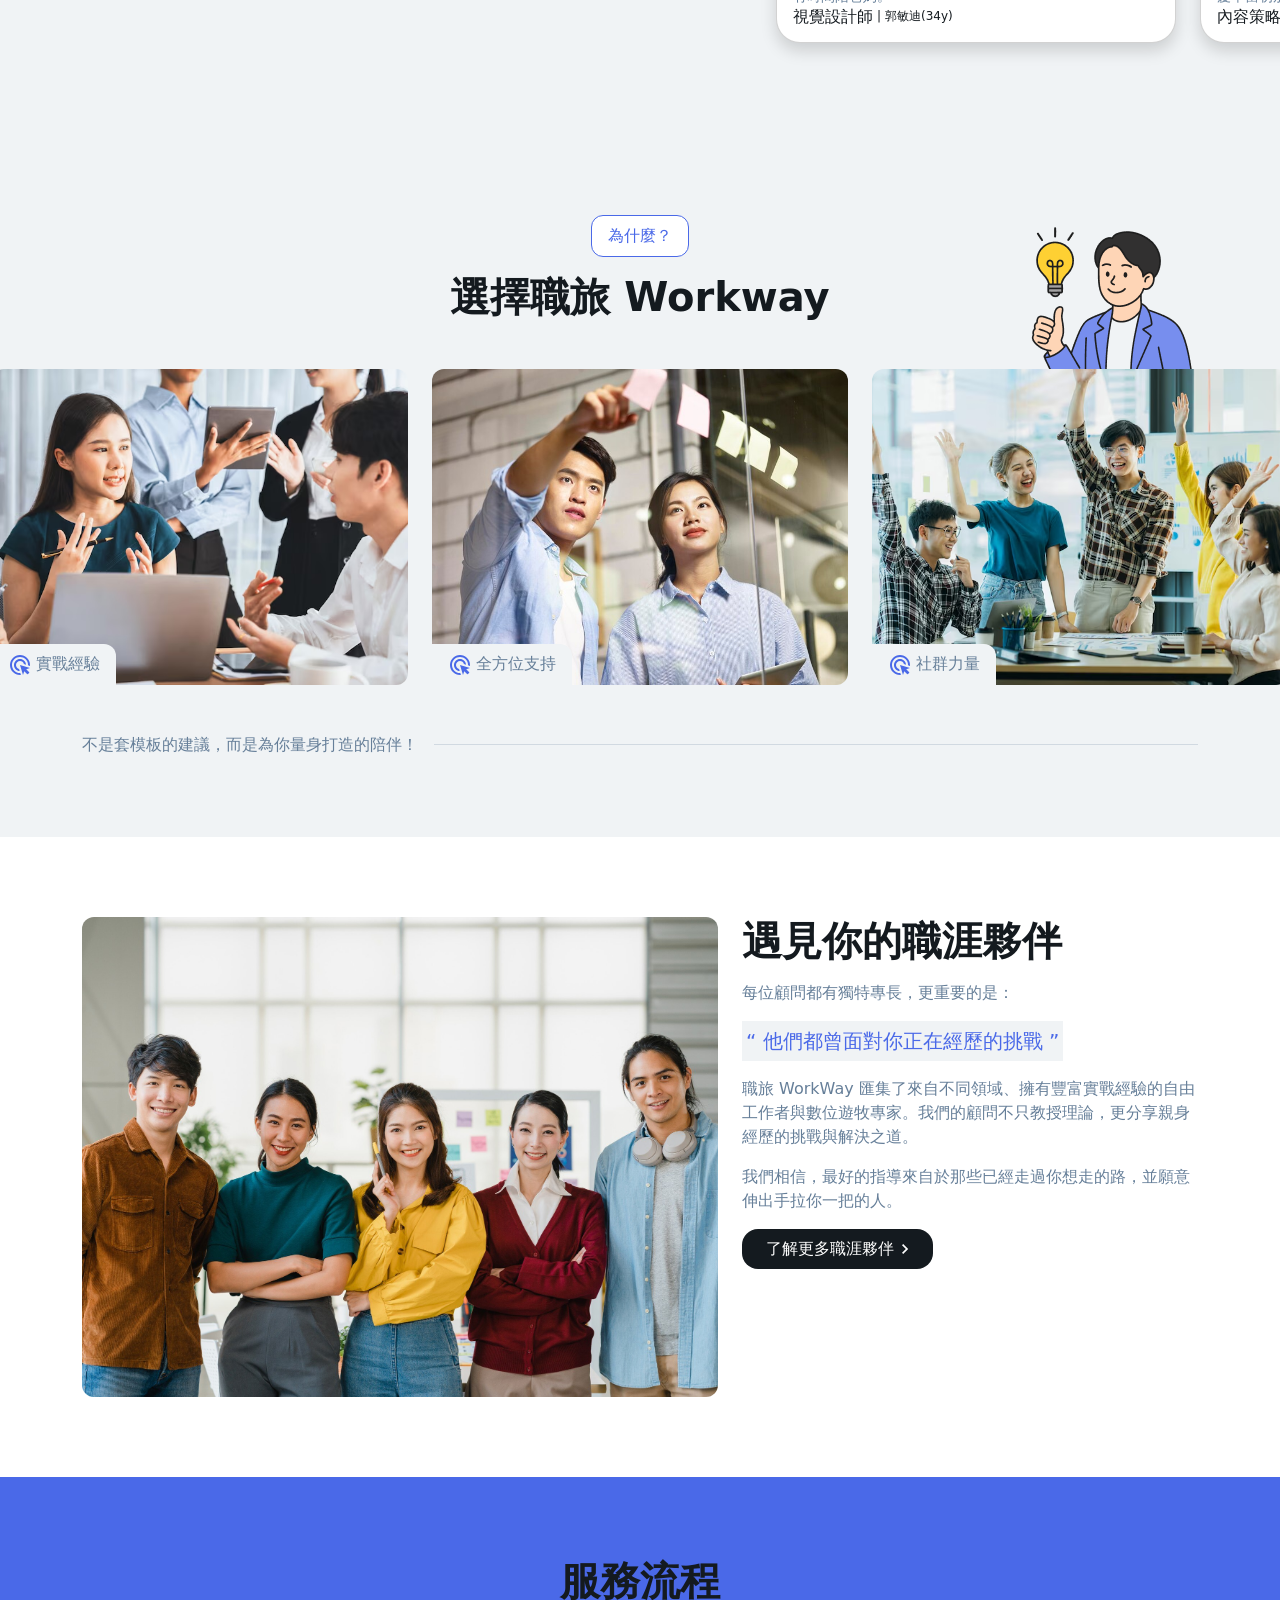
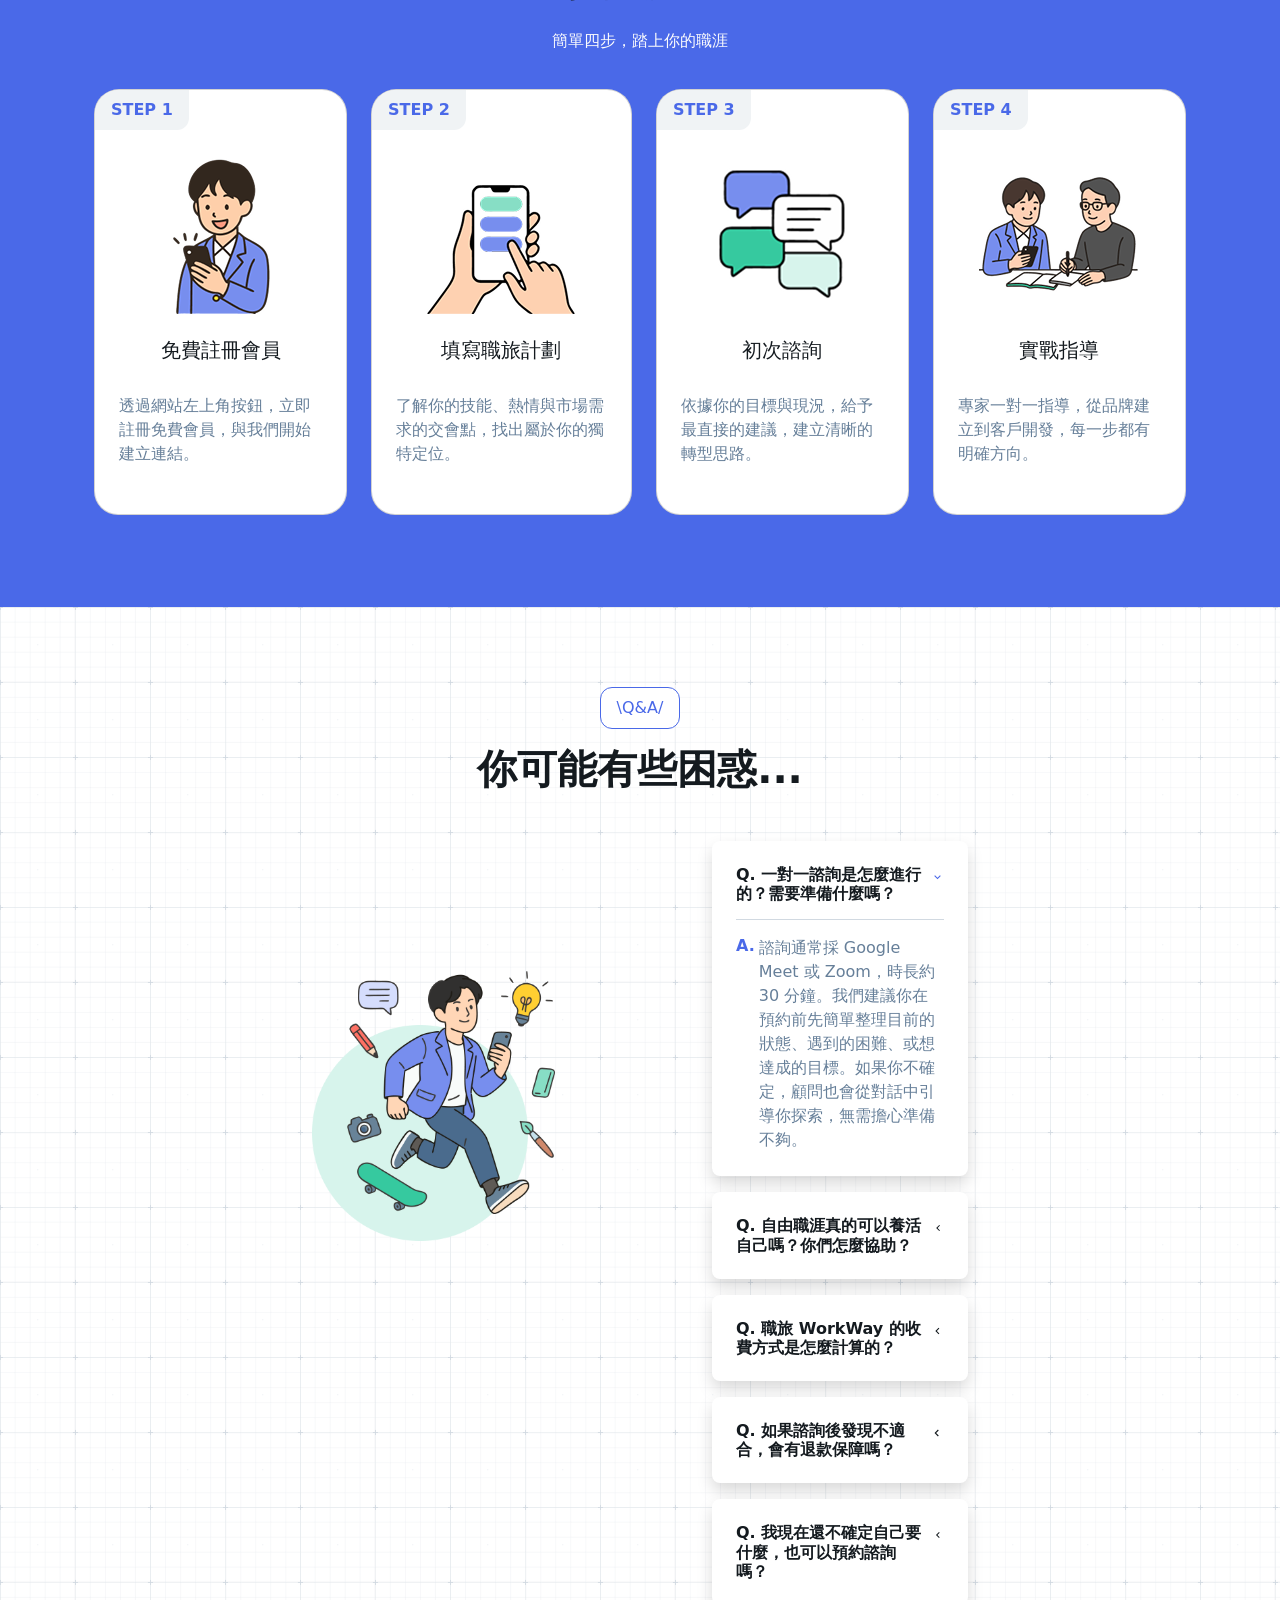
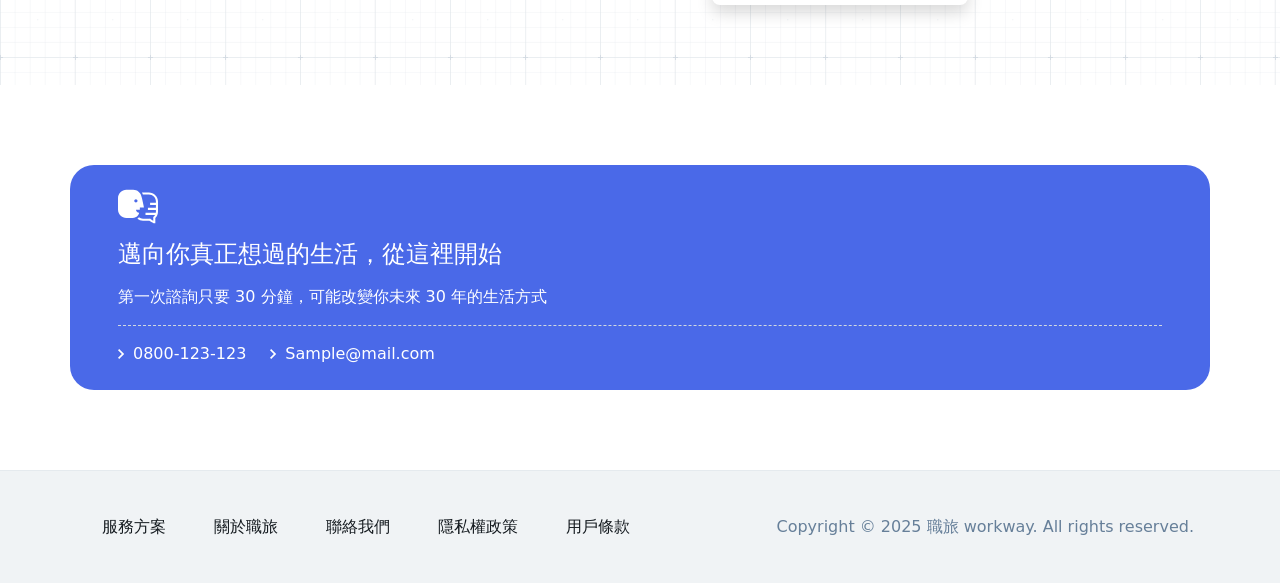
==== commit 37171bd2: "update: 修正header連結" ====
--- a/index.html
+++ b/index.html
@@ -17,14 +17,15 @@
             <img src="/assets/Logo.svg" alt="Logo" width="auto" height="48px">
         </a>
         <div class="d-flex flex-row m-auto">
-        <li class="nav-item"><a class="nav-link" href="#">服務方案</a></li>
-        <li class="nav-item"><a class="nav-link" href="#">關於職旅</a></li>
-        <li class="nav-item"><a class="nav-link" href="#">聯絡我們</a></li>
+        <li class="nav-item"><a href="set.html" class="nav-link" href="#">服務方案</a></li>
+        <li class="nav-item"><a href="about.html" class="nav-link" href="#">關於職旅</a></li>
+        <li class="nav-item"><a href="contact.html" class="nav-link" href="#">聯絡我們</a></li>
         </div>
         <button type="button" class="btn btn-outline-white">登入/註冊</button>
     </nav>
     <div class="line"></div>
     
+
     <div class="banner d-flex flex-column align-items-center">
         <div>
             <h1 class="fw-bold text-center">一起陪伴、探索</h1>
--- a/style.css
+++ b/style.css
@@ -10,7 +10,8 @@
     overflow-x: hidden;
 }
 
-.h1 .h2 .h3 .h4 .h5 .h6,h1,h2,h3,h4,h5,h6 {
+.h1, .h2, .h3, .h4, .h5, .h6,h1,h2,h3,h4,h5,h6 {
+    color: rgba(20, 26, 31, 1);
     margin-block-end: 0px;
     margin-bottom: 0px;
 }
@@ -20,6 +21,7 @@
 }
 
 p {
+    margin-bottom: 0px;
     color: rgba(102, 127, 153, 1);
 }
 
@@ -233,6 +235,19 @@
     color: white;
 }
 
+.button-outline {
+    background-color: white;
+    border: 1px solid #d1d9e1;
+    width: fit-content;
+    padding: 8px 16px;
+    border-radius: 16px;
+}
+
+.button-outline p {
+    color: #141a1f;
+}
+
+
 a {
   text-decoration: none;
 }
@@ -293,7 +308,7 @@
     margin-bottom: 80px;
 }
 
-.cta p, h4 {
+.cta p, .cta h4 {
     margin: 0px;
     color: #ffffff;
 }
@@ -306,4 +321,127 @@
     height: 0; /* 虛線本身不需要高度 */
     border-top: 1px dashed #d1d9e1; /* dashed 是長虛線 */
     flex-grow: 1; /* 記得保留這個，才能在 row 中填滿空間 */
+}
+
+
+
+
+
+
+
+
+
+
+/*---------------contact.html---------------*/
+
+
+
+
+.contact {
+    padding: 80px 0px;
+
+}
+
+.contact-forms {
+    gap:48px;
+    padding: 48px;
+    margin-left: calc((100% - 352px) / 12);
+    margin-right: calc((100% - 352px) / 12);
+    border-radius: 24px;
+}
+
+.about-title {
+    height: fit-content;
+    width: 100%;
+    top: 0px;
+    left: 0px;
+    z-index: 3;
+    padding-top: 80px;
+    padding-bottom: 80px;
+}
+
+.about-title-bg {
+    height: 100%;
+    width: 100%;
+    top: 0px;
+    left: 0px;
+    background-image: url(assets/about-bg.png);
+    background-repeat: repeat;
+    background-position: center;
+    z-index: 2;
+    opacity: 0.1;
+
+}
+
+.about-title-bgcolor {  
+    background-color: rgba(240, 243, 245, 1);
+    top: 0px;
+    left: 0px;
+    height: 100%;
+    width: 100%;
+    z-index: -1;
+}
+
+.about-mentor {
+
+    padding-top: 80px;
+    padding-bottom: 80px;
+}
+
+.about-mentor-pilltag {
+    border: 1px solid rgba(209, 217, 225, 1);
+}
+
+
+.about-mentor-list span {
+    font-weight: 400;
+    color: #667f99;
+}
+
+
+.about-mentor-slogan {
+    padding: 48px;
+    padding: 24px;
+    margin: 48px;
+    margin-top: 24px;
+    margin-bottom: 0px;
+    border-radius: 24px;
+    background-color: #4a69e8;
+}
+
+.about-mentor-slogan-content {
+    width: 800px;
+    color: white;
+}
+
+
+.about-company {
+    padding-top: 80px;
+    padding-bottom: 80px;
+    background-color: #f0f3f5;
+}
+
+.about-company-block {
+    background-color: white;
+    padding: 48px;
+    border-radius: 24px;
+}
+
+.block-title {
+    width: 120px;
+    font-weight: 700;
+}
+
+.block-content {
+    color: #141a1f;
+    font-weight: 500;
+}
+
+.about-cta {
+    background-color: #ffffff;
+}
+
+.about-cta .cta {
+    margin-top: 40px;
+    margin-bottom: 40px;
 }
